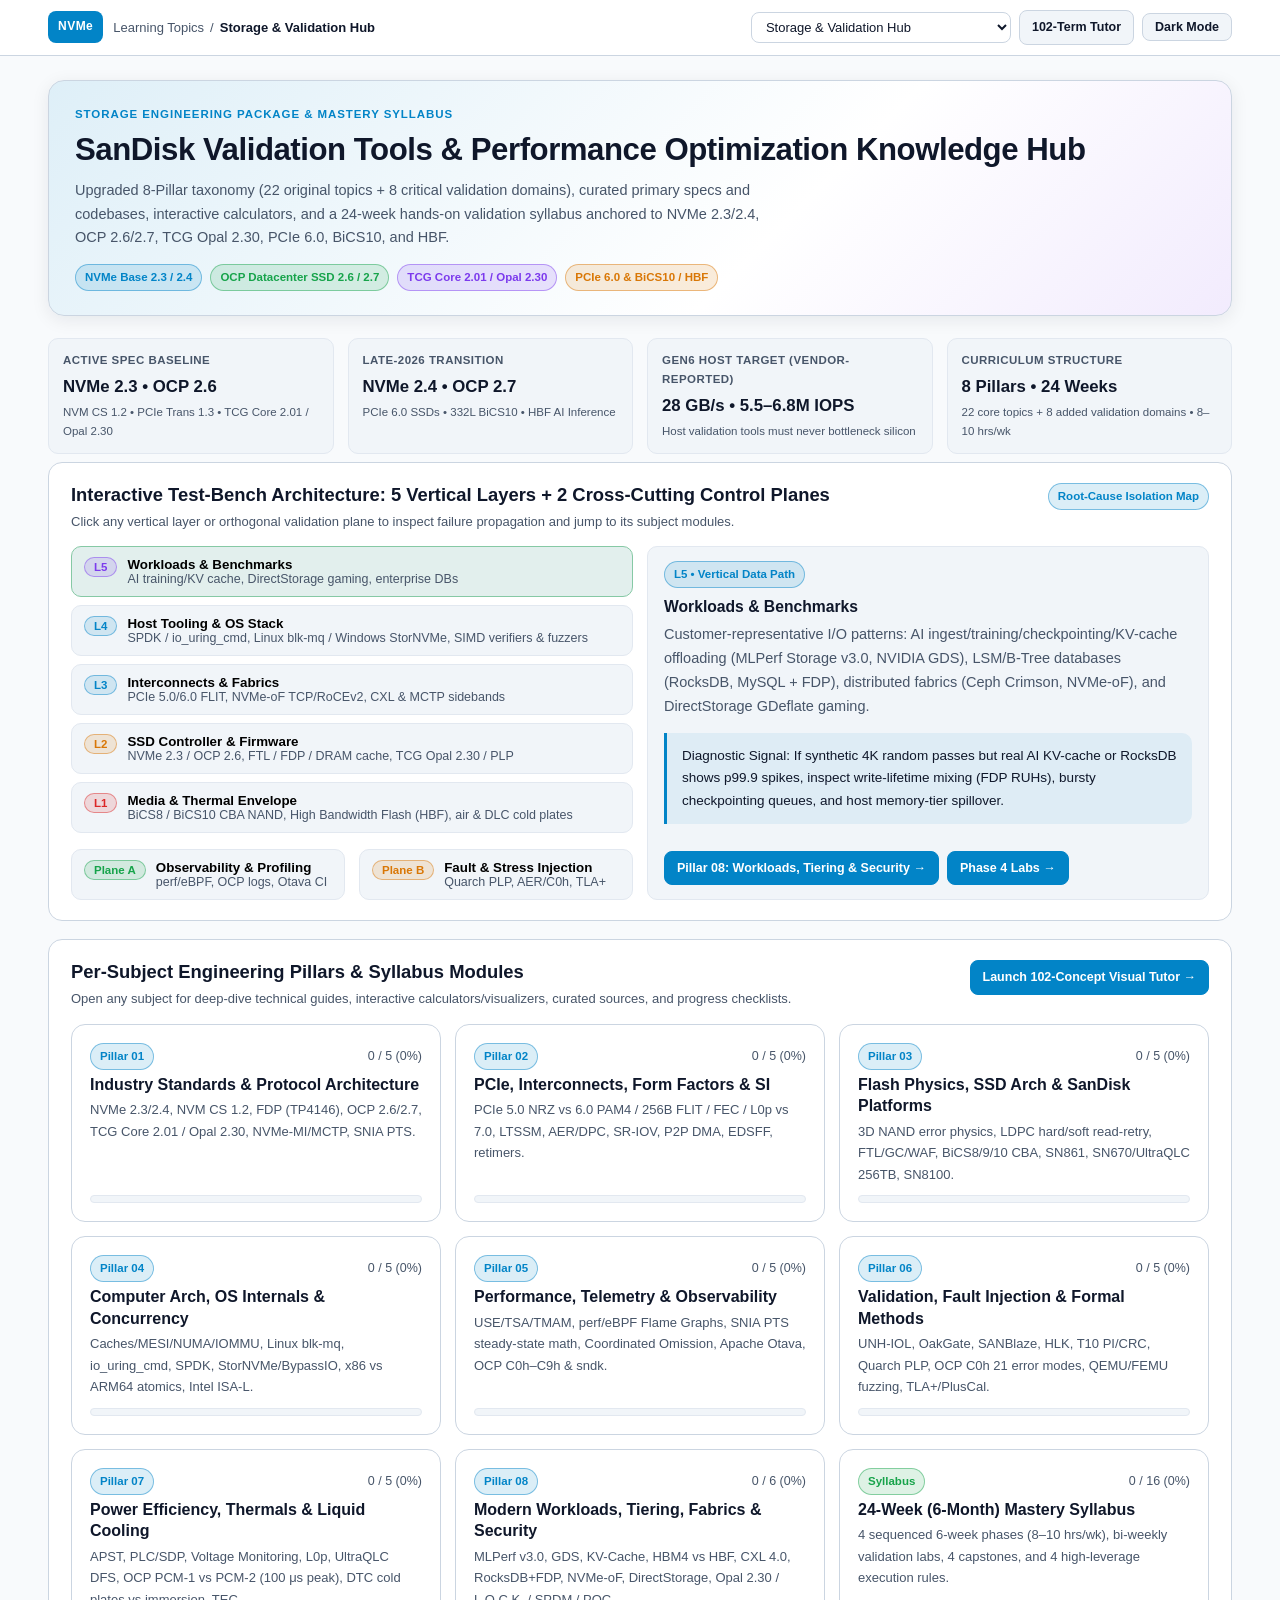
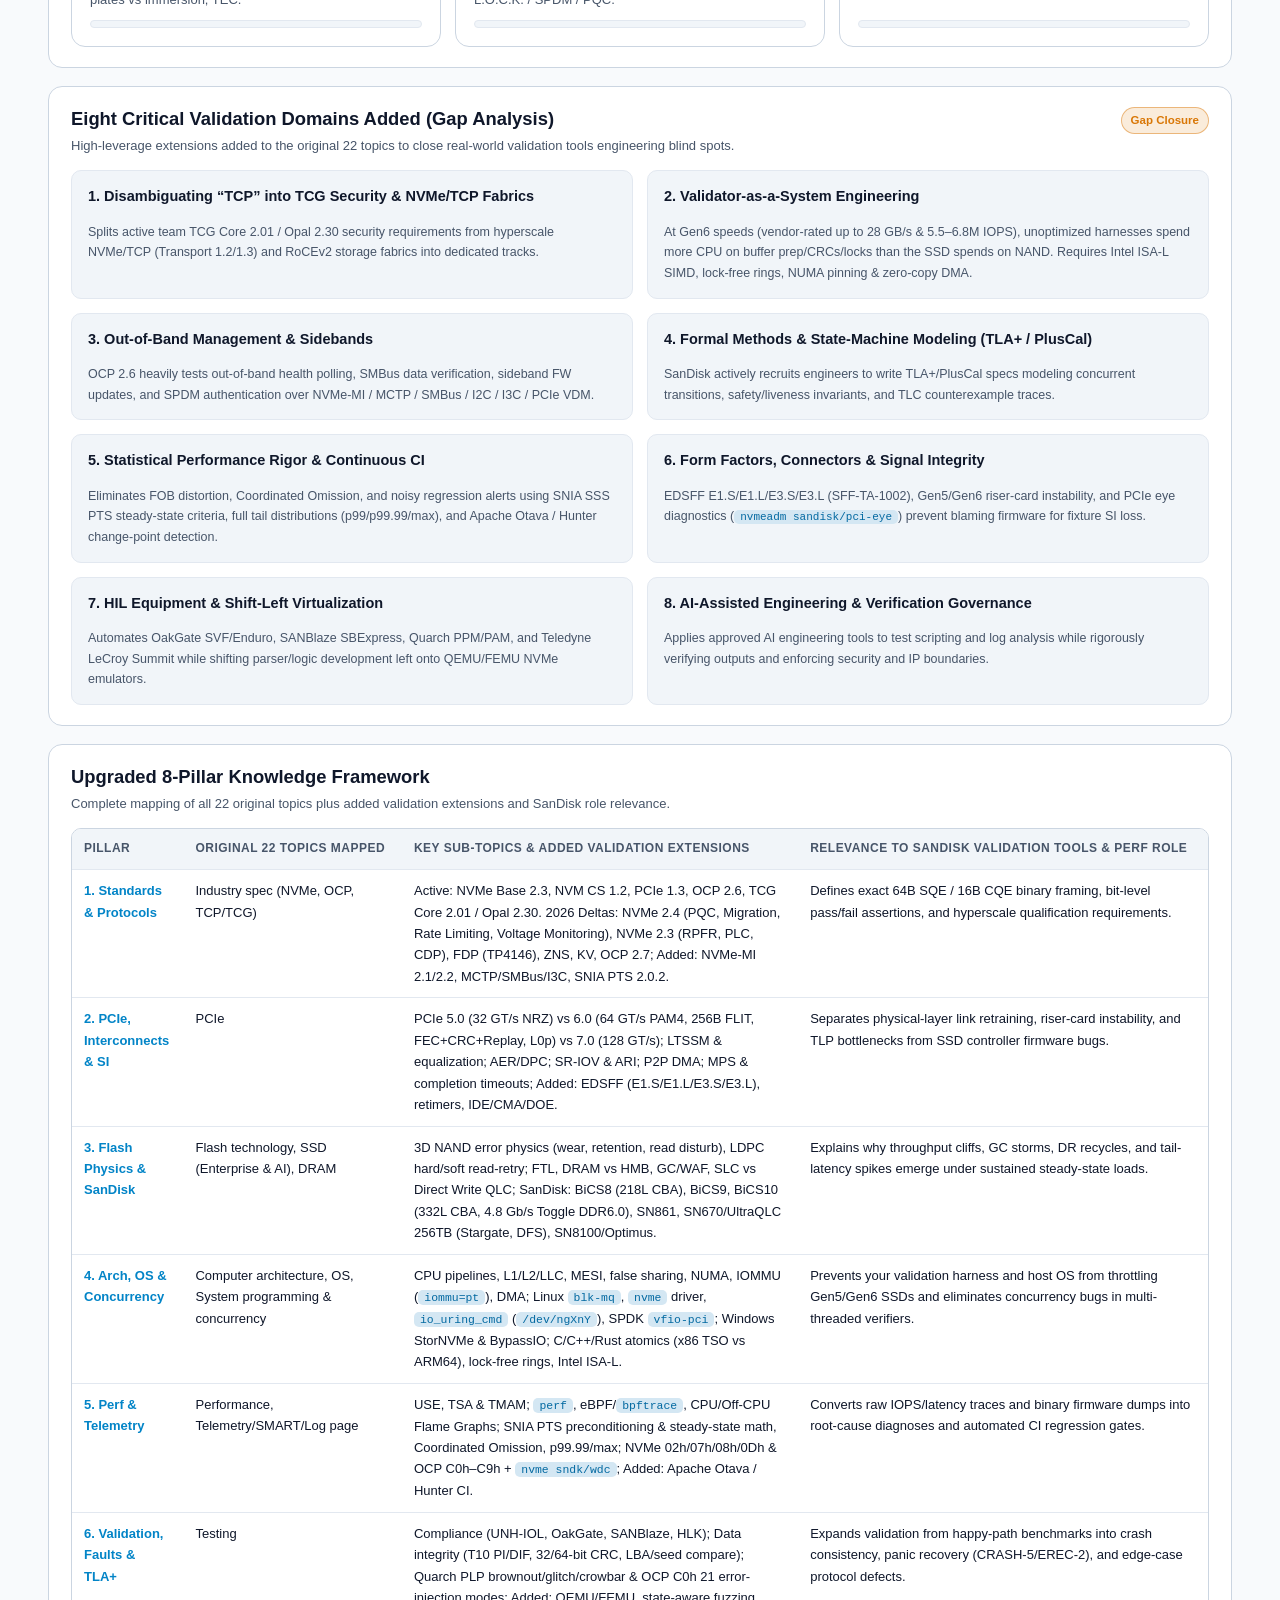
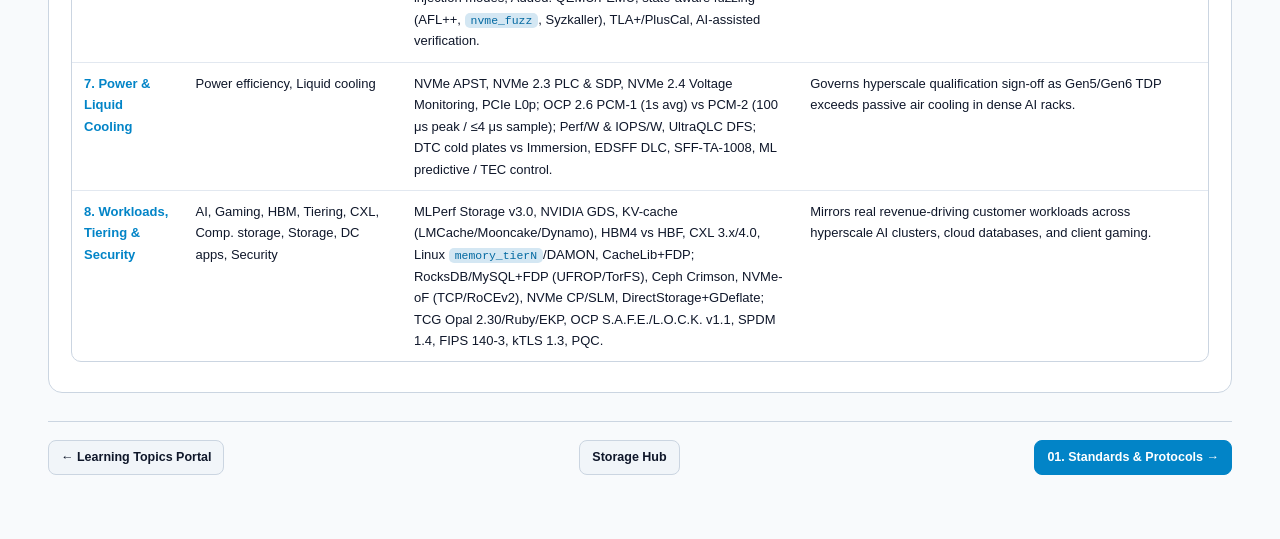
==== storage-learning-topics/index.html @ a2777b66 "Organize SanDisk validation & performance package into per-subject folders and interactive HTML modu" ====
<!DOCTYPE html>
<html lang="en">
<head>
  <meta charset="UTF-8" />
  <meta name="viewport" content="width=device-width, initial-scale=1.0" />
  <title>SanDisk Validation Tools &amp; Performance Optimization Knowledge Hub &mdash; Storage &amp; Validation Engineering Hub</title>
  <link rel="stylesheet" href="assets/style.css" />
</head>
<body class="theme-dark">
  <header class="site-header">
    <div class="header-inner">
      <div class="brand-group">
        <a class="brand-badge" href="./index.html">NVMe</a>
        <div class="breadcrumbs"><a href="../index.html">Learning Topics</a> <span>/</span> <span class="current">Storage &amp; Validation Hub</span></div>
      </div>
      <div class="header-controls">
        <select id="subject-nav" class="nav-select" data-base="./" data-current="hub" aria-label="Jump to subject"></select>
        <a class="btn" href="./nvme_systems_tutor.html">102-Term Tutor</a>
        <button id="theme-toggle" class="btn" type="button">Light Mode</button>
      </div>
    </div>
  </header>

  <main class="container">
    <section class="hero">
      <div class="hero-eyebrow">Storage Engineering Package &amp; Mastery Syllabus</div>
      <h1>SanDisk Validation Tools &amp; Performance Optimization Knowledge Hub</h1>
      <p>Upgraded 8-Pillar taxonomy (22 original topics + 8 critical validation domains), curated primary specs and codebases, interactive calculators, and a 24-week hands-on validation syllabus anchored to NVMe 2.3/2.4, OCP 2.6/2.7, TCG Opal 2.30, PCIe 6.0, BiCS10, and HBF.</p>
      <div class="hero-meta"><span class="badge badge-primary">NVMe Base 2.3 / 2.4</span><span class="badge badge-success">OCP Datacenter SSD 2.6 / 2.7</span><span class="badge badge-violet">TCG Core 2.01 / Opal 2.30</span><span class="badge badge-warning">PCIe 6.0 &amp; BiCS10 / HBF</span></div>
    </section>

    
    <!-- Mandate & Baseline Banner -->
    <section class="grid-4 mb-2">
      <div class="kpi-tile">
        <div class="kpi-label">Active Spec Baseline</div>
        <div class="kpi-value" style="font-size:1.05rem;">NVMe 2.3 &bull; OCP 2.6</div>
        <div class="kpi-note">NVM CS 1.2 &bull; PCIe Trans 1.3 &bull; TCG Core 2.01 / Opal 2.30</div>
      </div>
      <div class="kpi-tile">
        <div class="kpi-label">Late-2026 Transition</div>
        <div class="kpi-value" style="font-size:1.05rem;">NVMe 2.4 &bull; OCP 2.7</div>
        <div class="kpi-note">PCIe 6.0 SSDs &bull; 332L BiCS10 &bull; HBF AI Inference</div>
      </div>
      <div class="kpi-tile">
        <div class="kpi-label">Gen6 Host Target (Vendor-Reported)</div>
        <div class="kpi-value" style="font-size:1.05rem;">28 GB/s &bull; 5.5&ndash;6.8M IOPS</div>
        <div class="kpi-note">Host validation tools must never bottleneck silicon</div>
      </div>
      <div class="kpi-tile">
        <div class="kpi-label">Curriculum Structure</div>
        <div class="kpi-value" style="font-size:1.05rem;">8 Pillars &bull; 24 Weeks</div>
        <div class="kpi-note">22 core topics + 8 added validation domains &bull; 8&ndash;10 hrs/wk</div>
      </div>
    </section>

    <!-- Interactive 5-Layer Vertical Stack + 2 Orthogonal Control Planes -->
    <section class="card">
      <div class="card-header">
        <div>
          <h2>Interactive Test-Bench Architecture: 5 Vertical Layers + 2 Cross-Cutting Control Planes</h2>
          <p class="card-subtitle">Click any vertical layer or orthogonal validation plane to inspect failure propagation and jump to its subject modules.</p>
        </div>
        <span class="badge badge-primary">Root-Cause Isolation Map</span>
      </div>
      <div class="grid-2">
        <div style="display:flex; flex-direction:column; gap:8px;">
          <button type="button" class="check-item stack-btn" data-layer="l5" style="text-align:left; width:100%;">
            <span class="badge badge-violet">L5</span>
            <div><strong>Workloads &amp; Benchmarks</strong><div class="small muted">AI training/KV cache, DirectStorage gaming, enterprise DBs</div></div>
          </button>
          <button type="button" class="check-item stack-btn" data-layer="l4" style="text-align:left; width:100%;">
            <span class="badge badge-primary">L4</span>
            <div><strong>Host Tooling &amp; OS Stack</strong><div class="small muted">SPDK / io_uring_cmd, Linux blk-mq / Windows StorNVMe, SIMD verifiers &amp; fuzzers</div></div>
          </button>
          <button type="button" class="check-item stack-btn" data-layer="l3" style="text-align:left; width:100%;">
            <span class="badge badge-primary">L3</span>
            <div><strong>Interconnects &amp; Fabrics</strong><div class="small muted">PCIe 5.0/6.0 FLIT, NVMe-oF TCP/RoCEv2, CXL &amp; MCTP sidebands</div></div>
          </button>
          <button type="button" class="check-item stack-btn" data-layer="l2" style="text-align:left; width:100%;">
            <span class="badge badge-warning">L2</span>
            <div><strong>SSD Controller &amp; Firmware</strong><div class="small muted">NVMe 2.3 / OCP 2.6, FTL / FDP / DRAM cache, TCG Opal 2.30 / PLP</div></div>
          </button>
          <button type="button" class="check-item stack-btn" data-layer="l1" style="text-align:left; width:100%;">
            <span class="badge badge-error">L1</span>
            <div><strong>Media &amp; Thermal Envelope</strong><div class="small muted">BiCS8 / BiCS10 CBA NAND, High Bandwidth Flash (HBF), air &amp; DLC cold plates</div></div>
          </button>
          <div class="grid-2 mt-2">
            <button type="button" class="check-item stack-btn" data-layer="pa" style="text-align:left; width:100%;">
              <span class="badge badge-success">Plane A</span>
              <div><strong>Observability &amp; Profiling</strong><div class="small muted">perf/eBPF, OCP logs, Otava CI</div></div>
            </button>
            <button type="button" class="check-item stack-btn" data-layer="pb" style="text-align:left; width:100%;">
              <span class="badge badge-warning">Plane B</span>
              <div><strong>Fault &amp; Stress Injection</strong><div class="small muted">Quarch PLP, AER/C0h, TLA+</div></div>
            </button>
          </div>
        </div>
        <div class="sub-panel" id="layer-inspector" style="display:flex; flex-direction:column; justify-content:space-between; gap:12px;">
          <div>
            <span class="badge badge-primary" id="li-tag">L5 &bull; Vertical Data Path</span>
            <h3 id="li-title" style="margin-top:8px;">Workloads &amp; Benchmarks</h3>
            <p id="li-desc" class="muted" style="margin:6px 0 10px;"></p>
            <div class="callout" id="li-symptom"></div>
          </div>
          <div class="flex-wrap-gap" id="li-links"></div>
        </div>
      </div>
    </section>

    <!-- Per-Subject Modules Grid with Live Roll-Up Progress -->
    <section class="card">
      <div class="card-header">
        <div>
          <h2>Per-Subject Engineering Pillars &amp; Syllabus Modules</h2>
          <p class="card-subtitle">Open any subject for deep-dive technical guides, interactive calculators/visualizers, curated sources, and progress checklists.</p>
        </div>
        <a class="btn btn-primary" href="nvme_systems_tutor.html">Launch 102-Concept Visual Tutor &rarr;</a>
      </div>
      <div class="grid-3">
        <a class="subject-card" href="01-standards-and-protocols/index.html" data-progress-prefix="p01_" data-progress-total="5">
          <div>
            <div class="flex-wrap-gap" style="justify-content:space-between;"><span class="badge badge-primary">Pillar 01</span><span class="small muted progress-text">0 / 5 (0%)</span></div>
            <h3>Industry Standards &amp; Protocol Architecture</h3>
            <p>NVMe 2.3/2.4, NVM CS 1.2, FDP (TP4146), OCP 2.6/2.7, TCG Core 2.01 / Opal 2.30, NVMe-MI/MCTP, SNIA PTS.</p>
          </div>
          <div class="progress-track"><div class="progress-fill" style="width:0%"></div></div>
        </a>

        <a class="subject-card" href="02-pcie-interconnects-and-si/index.html" data-progress-prefix="p02_" data-progress-total="5">
          <div>
            <div class="flex-wrap-gap" style="justify-content:space-between;"><span class="badge badge-primary">Pillar 02</span><span class="small muted progress-text">0 / 5 (0%)</span></div>
            <h3>PCIe, Interconnects, Form Factors &amp; SI</h3>
            <p>PCIe 5.0 NRZ vs 6.0 PAM4 / 256B FLIT / FEC / L0p vs 7.0, LTSSM, AER/DPC, SR-IOV, P2P DMA, EDSFF, retimers.</p>
          </div>
          <div class="progress-track"><div class="progress-fill" style="width:0%"></div></div>
        </a>

        <a class="subject-card" href="03-flash-physics-and-sandisk-platforms/index.html" data-progress-prefix="p03_" data-progress-total="5">
          <div>
            <div class="flex-wrap-gap" style="justify-content:space-between;"><span class="badge badge-primary">Pillar 03</span><span class="small muted progress-text">0 / 5 (0%)</span></div>
            <h3>Flash Physics, SSD Arch &amp; SanDisk Platforms</h3>
            <p>3D NAND error physics, LDPC hard/soft read-retry, FTL/GC/WAF, BiCS8/9/10 CBA, SN861, SN670/UltraQLC 256TB, SN8100.</p>
          </div>
          <div class="progress-track"><div class="progress-fill" style="width:0%"></div></div>
        </a>

        <a class="subject-card" href="04-architecture-os-and-concurrency/index.html" data-progress-prefix="p04_" data-progress-total="5">
          <div>
            <div class="flex-wrap-gap" style="justify-content:space-between;"><span class="badge badge-primary">Pillar 04</span><span class="small muted progress-text">0 / 5 (0%)</span></div>
            <h3>Computer Arch, OS Internals &amp; Concurrency</h3>
            <p>Caches/MESI/NUMA/IOMMU, Linux blk-mq, io_uring_cmd, SPDK, StorNVMe/BypassIO, x86 vs ARM64 atomics, Intel ISA-L.</p>
          </div>
          <div class="progress-track"><div class="progress-fill" style="width:0%"></div></div>
        </a>

        <a class="subject-card" href="05-performance-telemetry-and-observability/index.html" data-progress-prefix="p05_" data-progress-total="5">
          <div>
            <div class="flex-wrap-gap" style="justify-content:space-between;"><span class="badge badge-primary">Pillar 05</span><span class="small muted progress-text">0 / 5 (0%)</span></div>
            <h3>Performance, Telemetry &amp; Observability</h3>
            <p>USE/TSA/TMAM, perf/eBPF Flame Graphs, SNIA PTS steady-state math, Coordinated Omission, Apache Otava, OCP C0h&ndash;C9h &amp; sndk.</p>
          </div>
          <div class="progress-track"><div class="progress-fill" style="width:0%"></div></div>
        </a>

        <a class="subject-card" href="06-validation-fault-injection-and-formal-methods/index.html" data-progress-prefix="p06_" data-progress-total="5">
          <div>
            <div class="flex-wrap-gap" style="justify-content:space-between;"><span class="badge badge-primary">Pillar 06</span><span class="small muted progress-text">0 / 5 (0%)</span></div>
            <h3>Validation, Fault Injection &amp; Formal Methods</h3>
            <p>UNH-IOL, OakGate, SANBlaze, HLK, T10 PI/CRC, Quarch PLP, OCP C0h 21 error modes, QEMU/FEMU fuzzing, TLA+/PlusCal.</p>
          </div>
          <div class="progress-track"><div class="progress-fill" style="width:0%"></div></div>
        </a>

        <a class="subject-card" href="07-power-thermals-and-liquid-cooling/index.html" data-progress-prefix="p07_" data-progress-total="5">
          <div>
            <div class="flex-wrap-gap" style="justify-content:space-between;"><span class="badge badge-primary">Pillar 07</span><span class="small muted progress-text">0 / 5 (0%)</span></div>
            <h3>Power Efficiency, Thermals &amp; Liquid Cooling</h3>
            <p>APST, PLC/SDP, Voltage Monitoring, L0p, UltraQLC DFS, OCP PCM-1 vs PCM-2 (100 &mu;s peak), DTC cold plates vs immersion, TEC.</p>
          </div>
          <div class="progress-track"><div class="progress-fill" style="width:0%"></div></div>
        </a>

        <a class="subject-card" href="08-workloads-tiering-fabrics-and-security/index.html" data-progress-prefix="p08_" data-progress-total="6">
          <div>
            <div class="flex-wrap-gap" style="justify-content:space-between;"><span class="badge badge-primary">Pillar 08</span><span class="small muted progress-text">0 / 6 (0%)</span></div>
            <h3>Modern Workloads, Tiering, Fabrics &amp; Security</h3>
            <p>MLPerf v3.0, GDS, KV-Cache, HBM4 vs HBF, CXL 4.0, RocksDB+FDP, NVMe-oF, DirectStorage, Opal 2.30 / L.O.C.K. / SPDM / PQC.</p>
          </div>
          <div class="progress-track"><div class="progress-fill" style="width:0%"></div></div>
        </a>

        <a class="subject-card" href="09-24-week-mastery-syllabus/index.html" data-progress-prefix="syl_" data-progress-total="16">
          <div>
            <div class="flex-wrap-gap" style="justify-content:space-between;"><span class="badge badge-success">Syllabus</span><span class="small muted progress-text">0 / 16 (0%)</span></div>
            <h3>24-Week (6-Month) Mastery Syllabus</h3>
            <p>4 sequenced 6-week phases (8&ndash;10 hrs/wk), bi-weekly validation labs, 4 capstones, and 4 high-leverage execution rules.</p>
          </div>
          <div class="progress-track"><div class="progress-fill" style="width:0%"></div></div>
        </a>
      </div>
    </section>

    <!-- 8 Critical Validation Domains Added -->
    <section class="card">
      <div class="card-header">
        <div>
          <h2>Eight Critical Validation Domains Added (Gap Analysis)</h2>
          <p class="card-subtitle">High-leverage extensions added to the original 22 topics to close real-world validation tools engineering blind spots.</p>
        </div>
        <span class="badge badge-warning">Gap Closure</span>
      </div>
      <div class="grid-2">
        <div class="sub-panel"><strong>1. Disambiguating &ldquo;TCP&rdquo; into TCG Security &amp; NVMe/TCP Fabrics</strong><p class="small muted mb-0">Splits active team TCG Core 2.01 / Opal 2.30 security requirements from hyperscale NVMe/TCP (Transport 1.2/1.3) and RoCEv2 storage fabrics into dedicated tracks.</p></div>
        <div class="sub-panel"><strong>2. Validator-as-a-System Engineering</strong><p class="small muted mb-0">At Gen6 speeds (vendor-rated up to 28 GB/s &amp; 5.5&ndash;6.8M IOPS), unoptimized harnesses spend more CPU on buffer prep/CRCs/locks than the SSD spends on NAND. Requires Intel ISA-L SIMD, lock-free rings, NUMA pinning &amp; zero-copy DMA.</p></div>
        <div class="sub-panel"><strong>3. Out-of-Band Management &amp; Sidebands</strong><p class="small muted mb-0">OCP 2.6 heavily tests out-of-band health polling, SMBus data verification, sideband FW updates, and SPDM authentication over NVMe-MI / MCTP / SMBus / I2C / I3C / PCIe VDM.</p></div>
        <div class="sub-panel"><strong>4. Formal Methods &amp; State-Machine Modeling (TLA+ / PlusCal)</strong><p class="small muted mb-0">SanDisk actively recruits engineers to write TLA+/PlusCal specs modeling concurrent transitions, safety/liveness invariants, and TLC counterexample traces.</p></div>
        <div class="sub-panel"><strong>5. Statistical Performance Rigor &amp; Continuous CI</strong><p class="small muted mb-0">Eliminates FOB distortion, Coordinated Omission, and noisy regression alerts using SNIA SSS PTS steady-state criteria, full tail distributions (p99/p99.99/max), and Apache Otava / Hunter change-point detection.</p></div>
        <div class="sub-panel"><strong>6. Form Factors, Connectors &amp; Signal Integrity</strong><p class="small muted mb-0">EDSFF E1.S/E1.L/E3.S/E3.L (SFF-TA-1002), Gen5/Gen6 riser-card instability, and PCIe eye diagnostics (<code>nvmeadm sandisk/pci-eye</code>) prevent blaming firmware for fixture SI loss.</p></div>
        <div class="sub-panel"><strong>7. HIL Equipment &amp; Shift-Left Virtualization</strong><p class="small muted mb-0">Automates OakGate SVF/Enduro, SANBlaze SBExpress, Quarch PPM/PAM, and Teledyne LeCroy Summit while shifting parser/logic development left onto QEMU/FEMU NVMe emulators.</p></div>
        <div class="sub-panel"><strong>8. AI-Assisted Engineering &amp; Verification Governance</strong><p class="small muted mb-0">Applies approved AI engineering tools to test scripting and log analysis while rigorously verifying outputs and enforcing security and IP boundaries.</p></div>
      </div>
    </section>

    <!-- Upgraded 8-Pillar Framework Table -->
    <section class="card">
      <div class="card-header">
        <div>
          <h2>Upgraded 8-Pillar Knowledge Framework</h2>
          <p class="card-subtitle">Complete mapping of all 22 original topics plus added validation extensions and SanDisk role relevance.</p>
        </div>
      </div>
      <div class="table-wrap">
        <table>
          <thead>
            <tr>
              <th>Pillar</th>
              <th>Original 22 Topics Mapped</th>
              <th>Key Sub-Topics &amp; Added Validation Extensions</th>
              <th>Relevance to SanDisk Validation Tools &amp; Perf Role</th>
            </tr>
          </thead>
          <tbody>
            <tr>
              <td><a href="01-standards-and-protocols/index.html"><strong>1. Standards &amp; Protocols</strong></a></td>
              <td>Industry spec (NVMe, OCP, TCP/TCG)</td>
              <td>Active: NVMe Base 2.3, NVM CS 1.2, PCIe 1.3, OCP 2.6, TCG Core 2.01 / Opal 2.30. 2026 Deltas: NVMe 2.4 (PQC, Migration, Rate Limiting, Voltage Monitoring), NVMe 2.3 (RPFR, PLC, CDP), FDP (TP4146), ZNS, KV, OCP 2.7; Added: NVMe-MI 2.1/2.2, MCTP/SMBus/I3C, SNIA PTS 2.0.2.</td>
              <td>Defines exact 64B SQE / 16B CQE binary framing, bit-level pass/fail assertions, and hyperscale qualification requirements.</td>
            </tr>
            <tr>
              <td><a href="02-pcie-interconnects-and-si/index.html"><strong>2. PCIe, Interconnects &amp; SI</strong></a></td>
              <td>PCIe</td>
              <td>PCIe 5.0 (32 GT/s NRZ) vs 6.0 (64 GT/s PAM4, 256B FLIT, FEC+CRC+Replay, L0p) vs 7.0 (128 GT/s); LTSSM &amp; equalization; AER/DPC; SR-IOV &amp; ARI; P2P DMA; MPS &amp; completion timeouts; Added: EDSFF (E1.S/E1.L/E3.S/E3.L), retimers, IDE/CMA/DOE.</td>
              <td>Separates physical-layer link retraining, riser-card instability, and TLP bottlenecks from SSD controller firmware bugs.</td>
            </tr>
            <tr>
              <td><a href="03-flash-physics-and-sandisk-platforms/index.html"><strong>3. Flash Physics &amp; SanDisk</strong></a></td>
              <td>Flash technology, SSD (Enterprise &amp; AI), DRAM</td>
              <td>3D NAND error physics (wear, retention, read disturb), LDPC hard/soft read-retry; FTL, DRAM vs HMB, GC/WAF, SLC vs Direct Write QLC; SanDisk: BiCS8 (218L CBA), BiCS9, BiCS10 (332L CBA, 4.8 Gb/s Toggle DDR6.0), SN861, SN670/UltraQLC 256TB (Stargate, DFS), SN8100/Optimus.</td>
              <td>Explains why throughput cliffs, GC storms, DR recycles, and tail-latency spikes emerge under sustained steady-state loads.</td>
            </tr>
            <tr>
              <td><a href="04-architecture-os-and-concurrency/index.html"><strong>4. Arch, OS &amp; Concurrency</strong></a></td>
              <td>Computer architecture, OS, System programming &amp; concurrency</td>
              <td>CPU pipelines, L1/L2/LLC, MESI, false sharing, NUMA, IOMMU (<code>iommu=pt</code>), DMA; Linux <code>blk-mq</code>, <code>nvme</code> driver, <code>io_uring_cmd</code> (<code>/dev/ngXnY</code>), SPDK <code>vfio-pci</code>; Windows StorNVMe &amp; BypassIO; C/C++/Rust atomics (x86 TSO vs ARM64), lock-free rings, Intel ISA-L.</td>
              <td>Prevents your validation harness and host OS from throttling Gen5/Gen6 SSDs and eliminates concurrency bugs in multi-threaded verifiers.</td>
            </tr>
            <tr>
              <td><a href="05-performance-telemetry-and-observability/index.html"><strong>5. Perf &amp; Telemetry</strong></a></td>
              <td>Performance, Telemetry/SMART/Log page</td>
              <td>USE, TSA &amp; TMAM; <code>perf</code>, eBPF/<code>bpftrace</code>, CPU/Off-CPU Flame Graphs; SNIA PTS preconditioning &amp; steady-state math, Coordinated Omission, p99.99/max; NVMe 02h/07h/08h/0Dh &amp; OCP C0h&ndash;C9h + <code>nvme sndk/wdc</code>; Added: Apache Otava / Hunter CI.</td>
              <td>Converts raw IOPS/latency traces and binary firmware dumps into root-cause diagnoses and automated CI regression gates.</td>
            </tr>
            <tr>
              <td><a href="06-validation-fault-injection-and-formal-methods/index.html"><strong>6. Validation, Faults &amp; TLA+</strong></a></td>
              <td>Testing</td>
              <td>Compliance (UNH-IOL, OakGate, SANBlaze, HLK); Data integrity (T10 PI/DIF, 32/64-bit CRC, LBA/seed compare); Quarch PLP brownout/glitch/crowbar &amp; OCP C0h 21 error-injection modes; Added: QEMU/FEMU, state-aware fuzzing (AFL++, <code>nvme_fuzz</code>, Syzkaller), TLA+/PlusCal, AI-assisted verification.</td>
              <td>Expands validation from happy-path benchmarks into crash consistency, panic recovery (CRASH-5/EREC-2), and edge-case protocol defects.</td>
            </tr>
            <tr>
              <td><a href="07-power-thermals-and-liquid-cooling/index.html"><strong>7. Power &amp; Liquid Cooling</strong></a></td>
              <td>Power efficiency, Liquid cooling</td>
              <td>NVMe APST, NVMe 2.3 PLC &amp; SDP, NVMe 2.4 Voltage Monitoring, PCIe L0p; OCP 2.6 PCM-1 (1s avg) vs PCM-2 (100 &mu;s peak / &le;4 &mu;s sample); Perf/W &amp; IOPS/W, UltraQLC DFS; DTC cold plates vs Immersion, EDSFF DLC, SFF-TA-1008, ML predictive / TEC control.</td>
              <td>Governs hyperscale qualification sign-off as Gen5/Gen6 TDP exceeds passive air cooling in dense AI racks.</td>
            </tr>
            <tr>
              <td><a href="08-workloads-tiering-fabrics-and-security/index.html"><strong>8. Workloads, Tiering &amp; Security</strong></a></td>
              <td>AI, Gaming, HBM, Tiering, CXL, Comp. storage, Storage, DC apps, Security</td>
              <td>MLPerf Storage v3.0, NVIDIA GDS, KV-cache (LMCache/Mooncake/Dynamo), HBM4 vs HBF, CXL 3.x/4.0, Linux <code>memory_tierN</code>/DAMON, CacheLib+FDP; RocksDB/MySQL+FDP (UFROP/TorFS), Ceph Crimson, NVMe-oF (TCP/RoCEv2), NVMe CP/SLM, DirectStorage+GDeflate; TCG Opal 2.30/Ruby/EKP, OCP S.A.F.E./L.O.C.K. v1.1, SPDM 1.4, FIPS 140-3, kTLS 1.3, PQC.</td>
              <td>Mirrors real revenue-driving customer workloads across hyperscale AI clusters, cloud databases, and client gaming.</td>
            </tr>
          </tbody>
        </table>
      </div>
    </section>
    

    <nav class="subject-pager"><a class="btn" href="./../index.html">&larr; Learning Topics Portal</a><a class="btn" href="./index.html">Storage Hub</a><a class="btn btn-primary" href="./01-standards-and-protocols/index.html">01. Standards &amp; Protocols &rarr;</a></nav>
  </main>

  <script src="assets/app.js"></script>
  <script>

    const LAYERS = {
      l5: {
        tag: 'L5 • Vertical Data Path',
        title: 'Workloads & Benchmarks',
        desc: 'Customer-representative I/O patterns: AI ingest/training/checkpointing/KV-cache offloading (MLPerf Storage v3.0, NVIDIA GDS), LSM/B-Tree databases (RocksDB, MySQL + FDP), distributed fabrics (Ceph Crimson, NVMe-oF), and DirectStorage GDeflate gaming.',
        symptom: 'Diagnostic Signal: If synthetic 4K random passes but real AI KV-cache or RocksDB shows p99.9 spikes, inspect write-lifetime mixing (FDP RUHs), bursty checkpointing queues, and host memory-tier spillover.',
        links: [['Pillar 08: Workloads, Tiering & Security', '08-workloads-tiering-fabrics-and-security/index.html'], ['Phase 4 Labs', '09-24-week-mastery-syllabus/index.html']]
      },
      l4: {
        tag: 'L4 • Vertical Data Path',
        title: 'Host Tooling & OS Stack',
        desc: 'Where unoptimized harnesses choke Gen5/Gen6 SSDs: Linux blk-mq vs io_uring_cmd (/dev/ngXnY) vs SPDK vfio-pci poll-mode, Windows StorNVMe/BypassIO, NUMA affinity, IOMMU translation, lock-free queues, and Intel ISA-L SIMD CRC/DIF verifiers.',
        symptom: 'Rule #2 — Prove the Host Is Innocent First: Check per-core CPU saturation, false sharing, Coordinated Omission, and iommu=pt before filing a firmware defect.',
        links: [['Pillar 04: Arch, OS & Concurrency', '04-architecture-os-and-concurrency/index.html'], ['102-Concept Visual Tutor', 'nvme_systems_tutor.html']]
      },
      l3: {
        tag: 'L3 • Vertical Data Path',
        title: 'Interconnects & Fabrics',
        desc: 'PCIe 5.0 NRZ (32 GT/s) & 6.0 PAM4 (64 GT/s, 256B FLIT, FEC+CRC+Replay, L0p), EDSFF connectors/retimers, NVMe-oF (TCP with -i queues & kTLS 1.3 vs RoCEv2 PFC+ECN), CXL 3.x/4.0 Type 3, and MCTP/SMBus/I3C/VDM out-of-band sidebands.',
        symptom: 'Diagnostic Signal: Silent PCIe Gen5/6 riser degradation surfaces as AER Correctable Errors and OCP SMART Link Retraining Count surges — easily misdiagnosed as SSD instability.',
        links: [['Pillar 02: PCIe, Interconnects & SI', '02-pcie-interconnects-and-si/index.html'], ['Pillar 08: Fabrics & CXL', '08-workloads-tiering-fabrics-and-security/index.html']]
      },
      l2: {
        tag: 'L2 • Vertical Data Path',
        title: 'SSD Controller & Firmware',
        desc: 'NVMe Base 2.3/2.4, NVM CS 1.2, OCP 2.6/2.7 compliance, FTL mapping, DRAM cache vs HMB, FDP Reclaim Units, Garbage Collection/WAF, Power Loss Protection (PLP), and TCG Opal 2.30 / OCP L.O.C.K. / SPDM 1.4 security.',
        symptom: 'Diagnostic Signal: Verify bit-exact 64B SQE/16B CQE behavior, <2s watchdog recovery (CRASH-5), autonomous reset (EREC-2), and <5 ms DA1 telemetry impact.',
        links: [['Pillar 01: Standards & Protocols', '01-standards-and-protocols/index.html'], ['Pillar 03: Flash & SanDisk Platforms', '03-flash-physics-and-sandisk-platforms/index.html']]
      },
      l1: {
        tag: 'L1 • Vertical Data Path',
        title: 'Media & Thermal Envelope',
        desc: '3D NAND wear/retention/read-disturb physics, LDPC hard vs soft read-retry, SanDisk BiCS8 (218L CBA), BiCS9, BiCS10 (332L CBA), UltraQLC 256TB Direct Write QLC + DFS, High Bandwidth Flash (HBF), air cooling vs Direct-to-Chip cold plates (40–45°C) and SFF-TA-1008/TEC.',
        symptom: 'Diagnostic Signal: Multi-millisecond p99.99 latency spikes and throughput cliffs under steady state trace back to LDPC soft decoding, DR recycles, GC contention, or reactive thermal throttling.',
        links: [['Pillar 03: Flash & SanDisk', '03-flash-physics-and-sandisk-platforms/index.html'], ['Pillar 07: Power & Liquid Cooling', '07-power-thermals-and-liquid-cooling/index.html']]
      },
      pa: {
        tag: 'Orthogonal Plane A • Cross-Cutting',
        title: 'Observability & Profiling Plane',
        desc: 'End-to-end visibility across all 5 vertical layers: USE/TSA/TMAM methodology, Linux perf (PEBS/LBR), CPU & Off-CPU Flame Graphs, eBPF/bpftrace histograms, SNIA PTS steady-state convergence, NVMe/OCP C0h–C9h & nvme sndk telemetry decoding, and Apache Otava CI change-point detection.',
        symptom: 'Key Principle: Never judge FOB performance, never average percentiles, and use statistical change-point detection instead of brittle static CI thresholds.',
        links: [['Pillar 05: Perf & Telemetry', '05-performance-telemetry-and-observability/index.html']]
      },
      pb: {
        tag: 'Orthogonal Plane B • Cross-Cutting',
        title: 'Fault & Stress Injection Plane',
        desc: 'Proves resilience and correctness across all 5 layers: Quarch PPM/PAM brownouts/glitches/crowbars, PCIe AER/DPC injection, OCP C0h 21 error-injection modes, OakGate/SANBlaze/UNH-IOL conformance, QEMU/FEMU state-data-aware fuzzing, and TLA+/PlusCal formal state-machine models.',
        symptom: 'Key Principle: Shift left with QEMU NVMe (ocp=on, fdp=on) and mock suites so decoders and state machines are rock-solid before touching scarce Gen6 lab rigs.',
        links: [['Pillar 06: Validation, Faults & TLA+', '06-validation-fault-injection-and-formal-methods/index.html']]
      }
    };

    function showLayer(key) {
      const d = LAYERS[key] || LAYERS.l5;
      document.querySelectorAll('.stack-btn').forEach(b => b.classList.toggle('done', b.dataset.layer === key));
      document.getElementById('li-tag').textContent = d.tag;
      document.getElementById('li-title').textContent = d.title;
      document.getElementById('li-desc').textContent = d.desc;
      document.getElementById('li-symptom').textContent = d.symptom;
      const box = document.getElementById('li-links');
      box.innerHTML = d.links.map(([lbl, href]) => `<a class="btn btn-primary" href="${href}">${lbl} &rarr;</a>`).join('');
    }
    document.querySelectorAll('.stack-btn').forEach(b => b.addEventListener('click', () => showLayer(b.dataset.layer)));
    showLayer('l5');
    
</script>
</body>
</html>
---- storage-learning-topics/assets/style.css ----
/* Shared Design System for Storage & Validation Engineering Learning Hub */
*, *::before, *::after { box-sizing: border-box; }

:root, body.theme-dark {
  --bg: #0b1120;
  --header: #0f172a;
  --card: #111c33;
  --sub: #16223a;
  --border: #263552;
  --border-soft: #1e2d49;
  --fg: #f1f5f9;
  --muted: #94a3b8;
  --code-fg: #7dd3fc;
  --primary: #38bdf8;
  --primary-fg: #082f49;
  --secondary: #1e293b;
  --secondary-fg: #e2e8f0;
  --success: #22c55e;
  --warning: #f59e0b;
  --error: #ef4444;
  --accent-violet: #a78bfa;
  --accent-pink: #f472b6;
  --accent-cyan: #22d3ee;
  --shadow: 0 6px 24px rgba(0, 0, 0, 0.28);
}

body.theme-light {
  --bg: #f8fafc;
  --header: #ffffff;
  --card: #ffffff;
  --sub: #f1f5f9;
  --border: #cbd5e1;
  --border-soft: #e2e8f0;
  --fg: #0f172a;
  --muted: #475569;
  --code-fg: #0369a1;
  --primary: #0284c7;
  --primary-fg: #ffffff;
  --secondary: #e2e8f0;
  --secondary-fg: #0f172a;
  --success: #16a34a;
  --warning: #d97706;
  --error: #dc2626;
  --accent-violet: #7c3aed;
  --accent-pink: #db2777;
  --accent-cyan: #0891b2;
  --shadow: 0 4px 18px rgba(15, 23, 42, 0.08);
}

html { scroll-behavior: smooth; }

body {
  margin: 0;
  padding: 0;
  background-color: var(--bg);
  color: var(--fg);
  font-family: -apple-system, BlinkMacSystemFont, "Segoe UI", Roboto, Inter, "Helvetica Neue", Arial, sans-serif;
  font-size: 14.5px;
  line-height: 1.65;
  overflow-x: hidden;
  -webkit-font-smoothing: antialiased;
}

a {
  color: var(--primary);
  text-decoration: none;
}
a:hover { text-decoration: underline; }

code, pre, .mono {
  font-family: ui-monospace, SFMono-Regular, Menlo, Monaco, Consolas, "Liberation Mono", monospace;
}

code {
  background: color-mix(in srgb, var(--primary) 12%, var(--sub));
  color: var(--code-fg);
  padding: 1px 6px;
  border-radius: 5px;
  font-size: 0.88em;
  overflow-wrap: anywhere;
}

pre {
  background: var(--sub);
  border: 1px solid var(--border);
  border-radius: 10px;
  padding: 14px 16px;
  overflow-x: auto;
  font-size: 12.5px;
  line-height: 1.6;
  color: var(--code-fg);
  margin: 12px 0;
}

select, select option, input[type="text"], input[type="number"], textarea {
  background-color: var(--card);
  color: var(--fg);
  border: 1px solid var(--border);
  border-radius: 8px;
  padding: 6px 10px;
  font-size: 13px;
  font-family: inherit;
  max-width: 100%;
}

button:focus-visible, a:focus-visible, select:focus-visible, input:focus-visible {
  outline: 2px solid var(--primary);
  outline-offset: 2px;
}

/* Sticky Top Navigation */
.site-header {
  position: sticky;
  top: 0;
  z-index: 40;
  background-color: var(--header);
  border-bottom: 1px solid var(--border);
  backdrop-filter: blur(8px);
}

.header-inner {
  max-width: 1220px;
  margin: 0 auto;
  padding: 10px 18px;
  display: flex;
  flex-wrap: wrap;
  align-items: center;
  justify-content: space-between;
  gap: 10px 16px;
}

.brand-group {
  display: flex;
  align-items: center;
  gap: 10px;
  min-width: 0;
}

.brand-badge {
  display: inline-flex;
  align-items: center;
  justify-content: center;
  height: 32px;
  padding: 0 10px;
  border-radius: 8px;
  background: var(--primary);
  color: var(--primary-fg);
  font-weight: 800;
  font-size: 12px;
  letter-spacing: 0.04em;
  flex-shrink: 0;
  text-decoration: none;
}
.brand-badge:hover { text-decoration: none; opacity: 0.92; }

.breadcrumbs {
  display: flex;
  flex-wrap: wrap;
  align-items: center;
  gap: 6px;
  font-size: 13px;
  color: var(--muted);
  min-width: 0;
}
.breadcrumbs a { color: var(--muted); font-weight: 500; }
.breadcrumbs a:hover { color: var(--primary); }
.breadcrumbs .current { color: var(--fg); font-weight: 700; }

.header-controls {
  display: flex;
  flex-wrap: wrap;
  align-items: center;
  gap: 8px;
  flex-shrink: 0;
}

.nav-select {
  min-width: 190px;
  max-width: 260px;
  cursor: pointer;
}

.btn {
  display: inline-flex;
  align-items: center;
  justify-content: center;
  gap: 6px;
  padding: 6px 12px;
  border-radius: 8px;
  border: 1px solid var(--border);
  background: var(--sub);
  color: var(--fg);
  font-size: 12.5px;
  font-weight: 600;
  cursor: pointer;
  transition: border-color 140ms ease, background-color 140ms ease, transform 120ms ease;
  text-decoration: none;
  white-space: nowrap;
}
.btn:hover {
  border-color: var(--primary);
  text-decoration: none;
}
.btn-primary {
  background: var(--primary);
  color: var(--primary-fg);
  border-color: var(--primary);
}
.btn-primary:hover { opacity: 0.92; color: var(--primary-fg); }

/* Main Container */
.container {
  max-width: 1220px;
  margin: 0 auto;
  padding: 24px 18px 64px;
}

/* Hero Banner */
.hero {
  background: linear-gradient(135deg, color-mix(in srgb, var(--primary) 13%, var(--card)), var(--card) 62%, color-mix(in srgb, var(--accent-violet) 10%, var(--card)));
  border: 1px solid var(--border);
  border-radius: 16px;
  padding: 24px 26px;
  margin-bottom: 22px;
  box-shadow: var(--shadow);
}

.hero-eyebrow {
  font-size: 11.5px;
  font-weight: 700;
  text-transform: uppercase;
  letter-spacing: 0.08em;
  color: var(--primary);
  margin-bottom: 6px;
}

.hero h1 {
  margin: 0 0 10px;
  font-size: clamp(1.4rem, 2.5vw, 1.95rem);
  line-height: 1.25;
  letter-spacing: -0.015em;
}

.hero p {
  margin: 0;
  color: var(--muted);
  max-width: 88ch;
  font-size: 14.5px;
}

.hero-meta {
  display: flex;
  flex-wrap: wrap;
  gap: 8px;
  margin-top: 14px;
}

/* Badges / Chips */
.badge {
  display: inline-flex;
  align-items: center;
  gap: 5px;
  padding: 3px 9px;
  border-radius: 999px;
  font-size: 11.5px;
  font-weight: 600;
  border: 1px solid var(--border);
  background: var(--sub);
  color: var(--fg);
  max-width: 100%;
  white-space: normal;
  overflow-wrap: anywhere;
}
.badge-primary {
  border-color: color-mix(in srgb, var(--primary) 45%, transparent);
  background: color-mix(in srgb, var(--primary) 14%, transparent);
  color: var(--primary);
}
.badge-success {
  border-color: color-mix(in srgb, var(--success) 45%, transparent);
  background: color-mix(in srgb, var(--success) 14%, transparent);
  color: var(--success);
}
.badge-warning {
  border-color: color-mix(in srgb, var(--warning) 45%, transparent);
  background: color-mix(in srgb, var(--warning) 14%, transparent);
  color: var(--warning);
}
.badge-error {
  border-color: color-mix(in srgb, var(--error) 45%, transparent);
  background: color-mix(in srgb, var(--error) 14%, transparent);
  color: var(--error);
}
.badge-violet {
  border-color: color-mix(in srgb, var(--accent-violet) 45%, transparent);
  background: color-mix(in srgb, var(--accent-violet) 14%, transparent);
  color: var(--accent-violet);
}

/* Cards & Panels */
.card {
  background: var(--card);
  border: 1px solid var(--border);
  border-radius: 14px;
  padding: 20px 22px;
  margin-bottom: 18px;
  min-width: 0;
}

.card-header {
  display: flex;
  flex-wrap: wrap;
  align-items: flex-start;
  justify-content: space-between;
  gap: 10px;
  margin-bottom: 14px;
}

.card h2 {
  margin: 0 0 4px;
  font-size: 1.15rem;
  line-height: 1.3;
}

.card h3 {
  margin: 14px 0 6px;
  font-size: 0.98rem;
  line-height: 1.35;
}

.card-subtitle {
  margin: 0;
  font-size: 13px;
  color: var(--muted);
}

.sub-panel {
  background: var(--sub);
  border: 1px solid var(--border-soft);
  border-radius: 10px;
  padding: 14px 16px;
  min-width: 0;
}

.callout {
  border-left: 3px solid var(--primary);
  background: color-mix(in srgb, var(--primary) 8%, var(--sub));
  border-radius: 0 10px 10px 0;
  padding: 12px 15px;
  margin: 14px 0;
  font-size: 13.5px;
}
.callout.warning {
  border-left-color: var(--warning);
  background: color-mix(in srgb, var(--warning) 9%, var(--sub));
}
.callout.success {
  border-left-color: var(--success);
  background: color-mix(in srgb, var(--success) 9%, var(--sub));
}

/* Grids */
.grid-2, .grid-3, .grid-4, .grid-5 {
  display: grid;
  gap: 14px;
}
.grid-2 { grid-template-columns: repeat(2, minmax(0, 1fr)); }
.grid-3 { grid-template-columns: repeat(3, minmax(0, 1fr)); }
.grid-4 { grid-template-columns: repeat(4, minmax(0, 1fr)); }
.grid-5 { grid-template-columns: repeat(5, minmax(0, 1fr)); }

@media (max-width: 960px) {
  .grid-5 { grid-template-columns: repeat(3, minmax(0, 1fr)); }
  .grid-4 { grid-template-columns: repeat(2, minmax(0, 1fr)); }
  .grid-3 { grid-template-columns: repeat(2, minmax(0, 1fr)); }
}
@media (max-width: 680px) {
  .grid-5 { grid-template-columns: repeat(2, minmax(0, 1fr)); }
  .grid-4, .grid-3, .grid-2 { grid-template-columns: minmax(0, 1fr); }
  .hero { padding: 18px 16px; }
  .card { padding: 16px; }
}

/* Interactive Card Links */
.subject-card {
  display: flex;
  flex-direction: column;
  justify-content: space-between;
  gap: 10px;
  background: var(--card);
  border: 1px solid var(--border);
  border-radius: 14px;
  padding: 18px;
  color: var(--fg);
  text-decoration: none;
  transition: transform 140ms ease, border-color 140ms ease, box-shadow 140ms ease;
  min-width: 0;
}
.subject-card:hover {
  transform: translateY(-2px);
  border-color: var(--primary);
  box-shadow: var(--shadow);
  text-decoration: none;
}
.subject-card h3 { margin: 4px 0; font-size: 1rem; color: var(--fg); }
.subject-card p { margin: 0; font-size: 13px; color: var(--muted); }

/* Tabs & Filter Pills */
.tab-bar, .pill-bar {
  display: flex;
  flex-wrap: wrap;
  gap: 8px;
  margin-bottom: 14px;
}

.pill {
  padding: 6px 12px;
  border-radius: 999px;
  border: 1px solid var(--border);
  background: var(--sub);
  color: var(--fg);
  font-size: 12.5px;
  font-weight: 600;
  cursor: pointer;
  transition: all 140ms ease;
}
.pill:hover { border-color: var(--primary); }
.pill.active {
  background: var(--primary);
  color: var(--primary-fg);
  border-color: var(--primary);
}

.tab-pane { display: none; }
.tab-pane.active { display: block; }

/* Tables */
.table-wrap {
  width: 100%;
  overflow-x: auto;
  border: 1px solid var(--border);
  border-radius: 10px;
  margin: 10px 0;
}

table {
  width: 100%;
  border-collapse: collapse;
  font-size: 13px;
  text-align: left;
}

th, td {
  padding: 10px 12px;
  border-bottom: 1px solid var(--border-soft);
  vertical-align: top;
}

th {
  background: var(--sub);
  font-weight: 700;
  font-size: 12px;
  text-transform: uppercase;
  letter-spacing: 0.04em;
  color: var(--muted);
  white-space: nowrap;
}

tr:last-child td { border-bottom: none; }
tbody tr:hover { background: color-mix(in srgb, var(--primary) 5%, transparent); }

/* Progress Bars */
.progress-track {
  width: 100%;
  height: 8px;
  border-radius: 999px;
  background: var(--sub);
  border: 1px solid var(--border-soft);
  overflow: hidden;
}
.progress-fill {
  height: 100%;
  background: linear-gradient(90deg, var(--primary), var(--success));
  border-radius: 999px;
  transition: width 240ms ease;
}

/* Checklists */
.checklist {
  display: flex;
  flex-direction: column;
  gap: 8px;
}
.check-item {
  display: flex;
  align-items: flex-start;
  gap: 10px;
  padding: 10px 12px;
  border-radius: 10px;
  background: var(--sub);
  border: 1px solid var(--border-soft);
  cursor: pointer;
  transition: border-color 140ms ease;
}
.check-item:hover { border-color: var(--primary); }
.check-item input[type="checkbox"] {
  margin-top: 3px;
  width: 16px;
  height: 16px;
  accent-color: var(--success);
  cursor: pointer;
  flex-shrink: 0;
}
.check-item.done {
  border-color: color-mix(in srgb, var(--success) 45%, var(--border-soft));
  background: color-mix(in srgb, var(--success) 7%, var(--sub));
}
.check-item.done .check-title {
  text-decoration: line-through;
  opacity: 0.78;
}

/* Metric KPI Tiles */
.kpi-tile {
  background: var(--sub);
  border: 1px solid var(--border-soft);
  border-radius: 10px;
  padding: 12px 14px;
  min-width: 0;
}
.kpi-label {
  font-size: 11.5px;
  color: var(--muted);
  font-weight: 600;
  text-transform: uppercase;
  letter-spacing: 0.04em;
}
.kpi-value {
  font-size: 1.3rem;
  font-weight: 800;
  margin-top: 3px;
  font-variant-numeric: tabular-nums;
}
.kpi-note {
  font-size: 11.5px;
  color: var(--muted);
  margin-top: 2px;
}

/* Form / Slider Controls */
.control-group {
  display: flex;
  flex-direction: column;
  gap: 5px;
  min-width: 0;
}
.control-label {
  display: flex;
  justify-content: space-between;
  gap: 8px;
  font-size: 12px;
  font-weight: 600;
  color: var(--muted);
}
.control-label strong { color: var(--fg); font-variant-numeric: tabular-nums; }
input[type="range"] {
  width: 100%;
  accent-color: var(--primary);
  cursor: pointer;
}

canvas {
  display: block;
  width: 100%;
  border-radius: 10px;
  background: var(--sub);
  border: 1px solid var(--border-soft);
}

/* Formula Box */
.formula-box {
  background: var(--sub);
  border: 1px solid var(--border);
  border-radius: 10px;
  padding: 14px 18px;
  font-family: ui-monospace, SFMono-Regular, Menlo, Monaco, Consolas, monospace;
  font-size: 14px;
  text-align: center;
  color: var(--code-fg);
  overflow-x: auto;
  margin: 12px 0;
}

/* Footer Subject Pager */
.subject-pager {
  display: flex;
  flex-wrap: wrap;
  justify-content: space-between;
  align-items: center;
  gap: 10px;
  margin-top: 28px;
  padding-top: 18px;
  border-top: 1px solid var(--border);
}

.muted { color: var(--muted); }
.small { font-size: 12.5px; }
.mt-2 { margin-top: 8px; }
.mt-3 { margin-top: 14px; }
.mb-0 { margin-bottom: 0; }
.mb-2 { margin-bottom: 8px; }
.flex-wrap-gap { display: flex; flex-wrap: wrap; gap: 8px; align-items: center; }

ul.clean-list {
  margin: 6px 0 0;
  padding-left: 18px;
}
ul.clean-list li { margin-bottom: 6px; }
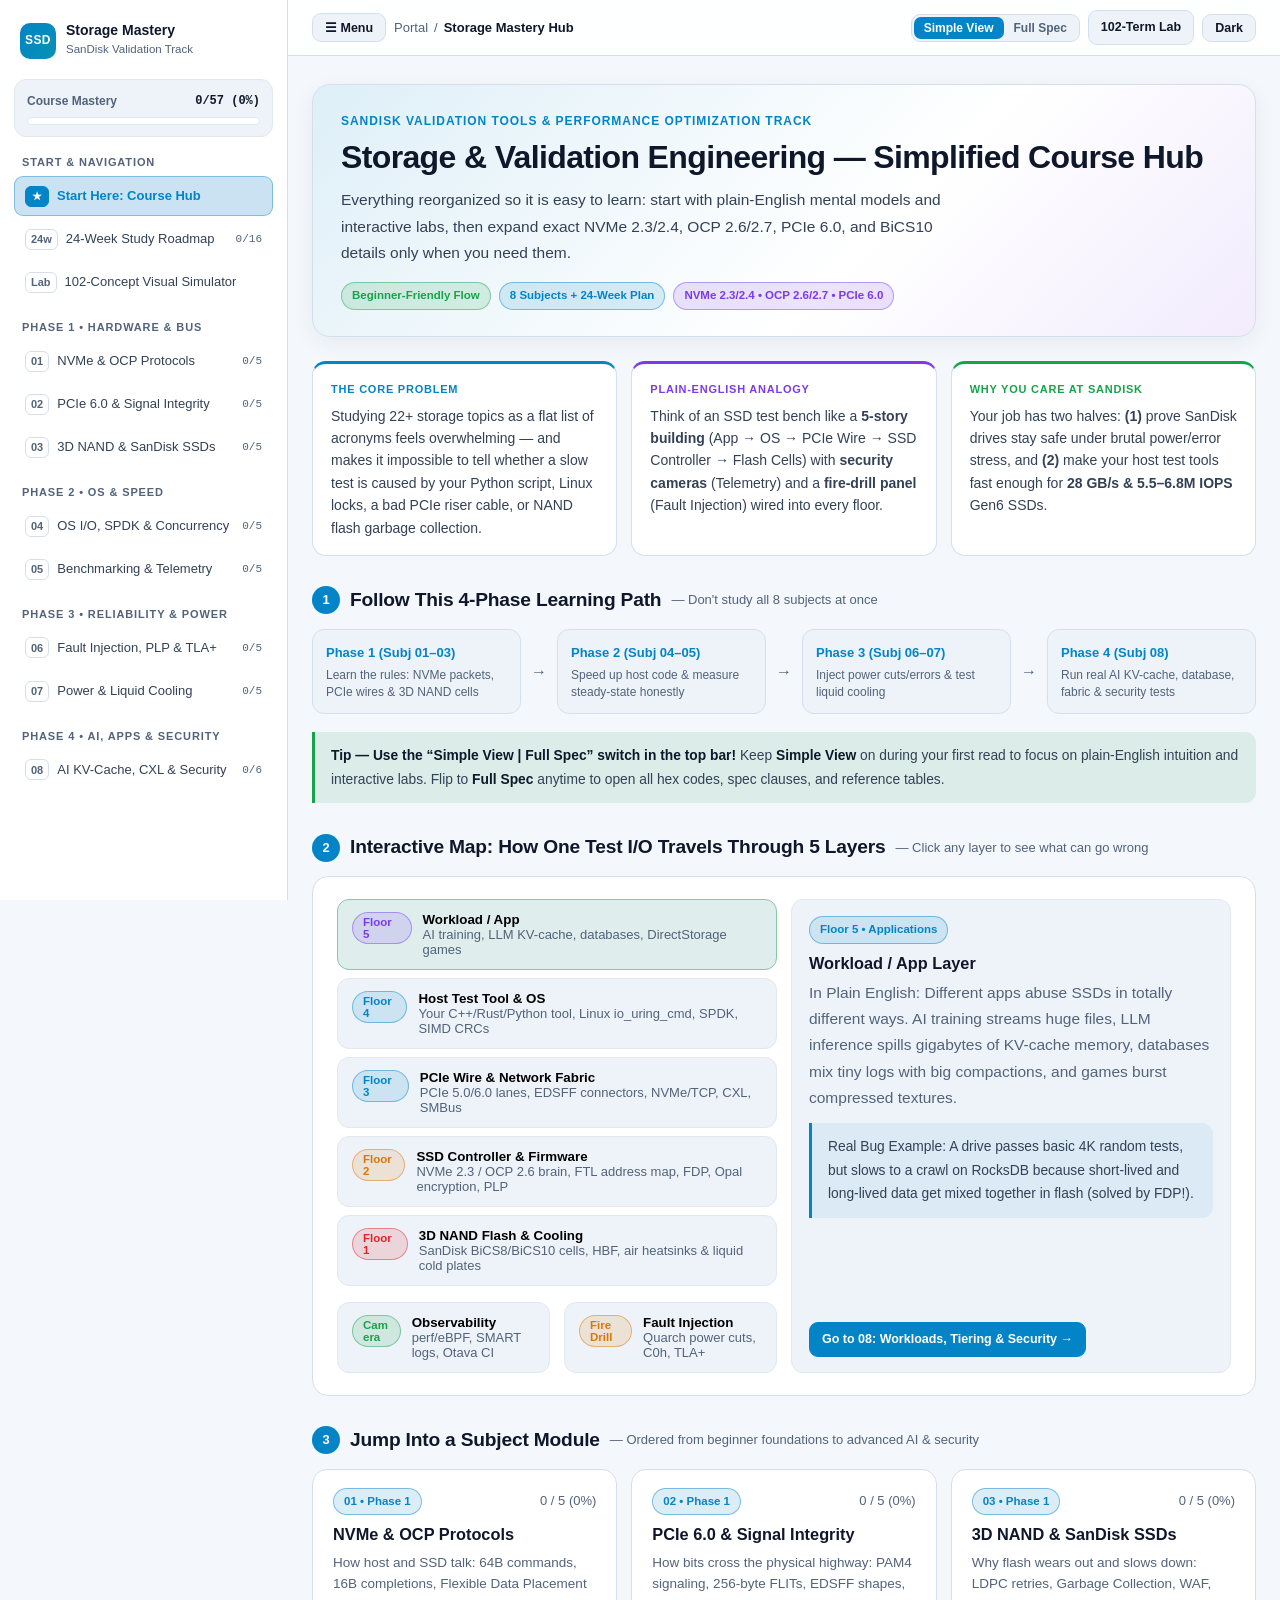
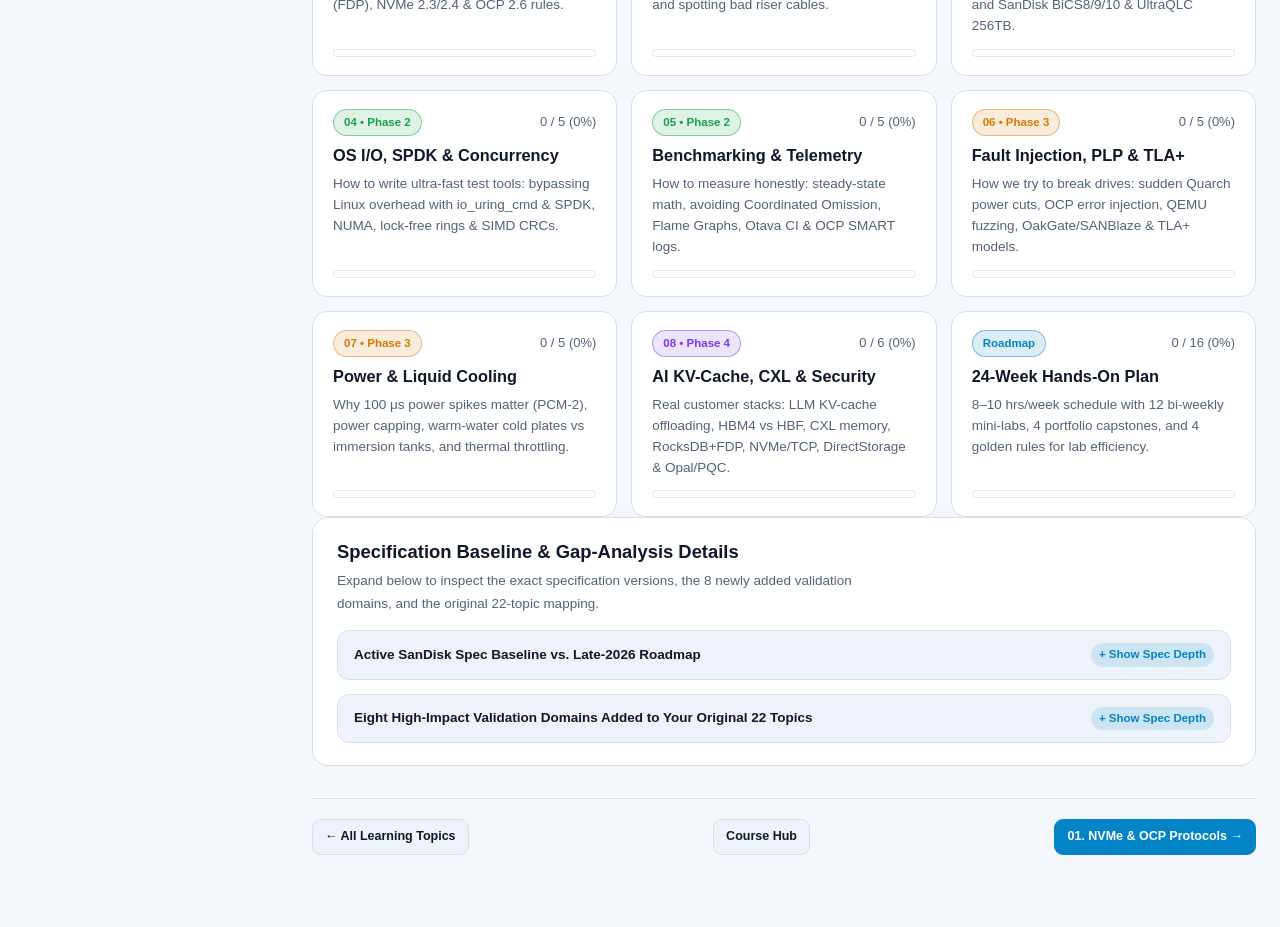
==== commit 60ac6b9c: "Redesign UI with course sidebar, Simple/Full-Spec mode, plain-English lessons, guided labs, and quiz" ====
--- a/storage-learning-topics/index.html
+++ b/storage-learning-topics/index.html
@@ -3,103 +3,117 @@
 <head>
   <meta charset="UTF-8" />
   <meta name="viewport" content="width=device-width, initial-scale=1.0" />
-  <title>SanDisk Validation Tools &amp; Performance Optimization Knowledge Hub &mdash; Storage &amp; Validation Engineering Hub</title>
+  <title>Storage &amp; Validation Engineering — Simplified Course Hub &mdash; Storage Mastery Hub</title>
   <link rel="stylesheet" href="assets/style.css" />
 </head>
 <body class="theme-dark">
-  <header class="site-header">
-    <div class="header-inner">
-      <div class="brand-group">
-        <a class="brand-badge" href="./index.html">NVMe</a>
-        <div class="breadcrumbs"><a href="../index.html">Learning Topics</a> <span>/</span> <span class="current">Storage &amp; Validation Hub</span></div>
+  <div class="sidebar-backdrop" id="sidebar-backdrop"></div>
+  <div class="app-shell">
+    <aside class="course-sidebar" id="course-sidebar" data-base="./" data-current="hub" aria-label="Course navigation"></aside>
+
+    <div class="main-column">
+      <header class="site-header">
+        <div class="header-inner">
+          <div class="flex-wrap-gap">
+            <button id="mobile-menu-btn" class="btn mobile-menu-btn" type="button" aria-label="Open course menu">&#9776; Menu</button>
+            <div class="breadcrumbs"><a href="../index.html">Portal</a> <span>/</span> <span class="current">Storage Mastery Hub</span></div>
+          </div>
+          <div class="header-controls">
+            <div class="depth-switch" title="Switch between plain-English learning view and full specification depth">
+              <button type="button" class="depth-btn active" data-depth="simple">Simple View</button>
+              <button type="button" class="depth-btn" data-depth="deep">Full Spec</button>
+            </div>
+            <a class="btn" href="./nvme_systems_tutor.html">102-Term Lab</a>
+            <button id="theme-toggle" class="btn" type="button">Light</button>
+          </div>
+        </div>
+      </header>
+
+      <main class="container">
+        <section class="hero">
+          <div class="hero-eyebrow">SanDisk Validation Tools &amp; Performance Optimization Track</div>
+          <h1>Storage &amp; Validation Engineering — Simplified Course Hub</h1>
+          <p>Everything reorganized so it is easy to learn: start with plain-English mental models and interactive labs, then expand exact NVMe 2.3/2.4, OCP 2.6/2.7, PCIe 6.0, and BiCS10 details only when you need them.</p>
+          <div class="hero-meta"><span class="badge badge-success">Beginner-Friendly Flow</span><span class="badge badge-primary">8 Subjects + 24-Week Plan</span><span class="badge badge-violet">NVMe 2.3/2.4 • OCP 2.6/2.7 • PCIe 6.0</span></div>
+        </section>
+
+        
+    
+    <section class="tldr-grid">
+      <div class="tldr-card">
+        <div class="tldr-label">The Core Problem</div>
+        <p>Studying 22+ storage topics as a flat list of acronyms feels overwhelming — and makes it impossible to tell whether a slow test is caused by your Python script, Linux locks, a bad PCIe riser cable, or NAND flash garbage collection.</p>
       </div>
-      <div class="header-controls">
-        <select id="subject-nav" class="nav-select" data-base="./" data-current="hub" aria-label="Jump to subject"></select>
-        <a class="btn" href="./nvme_systems_tutor.html">102-Term Tutor</a>
-        <button id="theme-toggle" class="btn" type="button">Light Mode</button>
+      <div class="tldr-card analogy">
+        <div class="tldr-label">Plain-English Analogy</div>
+        <p>Think of an SSD test bench like a <strong>5-story building</strong> (App &rarr; OS &rarr; PCIe Wire &rarr; SSD Controller &rarr; Flash Cells) with <strong>security cameras</strong> (Telemetry) and a <strong>fire-drill panel</strong> (Fault Injection) wired into every floor.</p>
       </div>
-    </div>
-  </header>
-
-  <main class="container">
-    <section class="hero">
-      <div class="hero-eyebrow">Storage Engineering Package &amp; Mastery Syllabus</div>
-      <h1>SanDisk Validation Tools &amp; Performance Optimization Knowledge Hub</h1>
-      <p>Upgraded 8-Pillar taxonomy (22 original topics + 8 critical validation domains), curated primary specs and codebases, interactive calculators, and a 24-week hands-on validation syllabus anchored to NVMe 2.3/2.4, OCP 2.6/2.7, TCG Opal 2.30, PCIe 6.0, BiCS10, and HBF.</p>
-      <div class="hero-meta"><span class="badge badge-primary">NVMe Base 2.3 / 2.4</span><span class="badge badge-success">OCP Datacenter SSD 2.6 / 2.7</span><span class="badge badge-violet">TCG Core 2.01 / Opal 2.30</span><span class="badge badge-warning">PCIe 6.0 &amp; BiCS10 / HBF</span></div>
-    </section>
-
-    
-    <!-- Mandate & Baseline Banner -->
-    <section class="grid-4 mb-2">
-      <div class="kpi-tile">
-        <div class="kpi-label">Active Spec Baseline</div>
-        <div class="kpi-value" style="font-size:1.05rem;">NVMe 2.3 &bull; OCP 2.6</div>
-        <div class="kpi-note">NVM CS 1.2 &bull; PCIe Trans 1.3 &bull; TCG Core 2.01 / Opal 2.30</div>
-      </div>
-      <div class="kpi-tile">
-        <div class="kpi-label">Late-2026 Transition</div>
-        <div class="kpi-value" style="font-size:1.05rem;">NVMe 2.4 &bull; OCP 2.7</div>
-        <div class="kpi-note">PCIe 6.0 SSDs &bull; 332L BiCS10 &bull; HBF AI Inference</div>
-      </div>
-      <div class="kpi-tile">
-        <div class="kpi-label">Gen6 Host Target (Vendor-Reported)</div>
-        <div class="kpi-value" style="font-size:1.05rem;">28 GB/s &bull; 5.5&ndash;6.8M IOPS</div>
-        <div class="kpi-note">Host validation tools must never bottleneck silicon</div>
-      </div>
-      <div class="kpi-tile">
-        <div class="kpi-label">Curriculum Structure</div>
-        <div class="kpi-value" style="font-size:1.05rem;">8 Pillars &bull; 24 Weeks</div>
-        <div class="kpi-note">22 core topics + 8 added validation domains &bull; 8&ndash;10 hrs/wk</div>
+      <div class="tldr-card role">
+        <div class="tldr-label">Why You Care at SanDisk</div>
+        <p>Your job has two halves: <strong>(1)</strong> prove SanDisk drives stay safe under brutal power/error stress, and <strong>(2)</strong> make your host test tools fast enough for <strong>28 GB/s &amp; 5.5&ndash;6.8M IOPS</strong> Gen6 SSDs.</p>
       </div>
     </section>
-
-    <!-- Interactive 5-Layer Vertical Stack + 2 Orthogonal Control Planes -->
+    
+
+    
+    <div class="step-banner">
+      <span class="step-num">1</span>
+      <h2>Follow This 4-Phase Learning Path</h2>
+      <span class="muted">&mdash; Don&#x27;t study all 8 subjects at once</span>
+    </div>
+    
+    <div class="flow-diagram"><div class="flow-node"><strong>Phase 1 (Subj 01–03)</strong><span>Learn the rules: NVMe packets, PCIe wires &amp; 3D NAND cells</span></div><div class="flow-arrow">&rarr;</div><div class="flow-node"><strong>Phase 2 (Subj 04–05)</strong><span>Speed up host code &amp; measure steady-state honestly</span></div><div class="flow-arrow">&rarr;</div><div class="flow-node"><strong>Phase 3 (Subj 06–07)</strong><span>Inject power cuts/errors &amp; test liquid cooling</span></div><div class="flow-arrow">&rarr;</div><div class="flow-node"><strong>Phase 4 (Subj 08)</strong><span>Run real AI KV-cache, database, fabric &amp; security tests</span></div></div>
+
+    <div class="callout success">
+      <strong>Tip &mdash; Use the &ldquo;Simple View | Full Spec&rdquo; switch in the top bar!</strong> Keep <strong>Simple View</strong> on during your first read to focus on plain-English intuition and interactive labs. Flip to <strong>Full Spec</strong> anytime to open all hex codes, spec clauses, and reference tables.
+    </div>
+
+    
+    <div class="step-banner">
+      <span class="step-num">2</span>
+      <h2>Interactive Map: How One Test I/O Travels Through 5 Layers</h2>
+      <span class="muted">&mdash; Click any layer to see what can go wrong</span>
+    </div>
+    
     <section class="card">
-      <div class="card-header">
-        <div>
-          <h2>Interactive Test-Bench Architecture: 5 Vertical Layers + 2 Cross-Cutting Control Planes</h2>
-          <p class="card-subtitle">Click any vertical layer or orthogonal validation plane to inspect failure propagation and jump to its subject modules.</p>
-        </div>
-        <span class="badge badge-primary">Root-Cause Isolation Map</span>
-      </div>
       <div class="grid-2">
         <div style="display:flex; flex-direction:column; gap:8px;">
           <button type="button" class="check-item stack-btn" data-layer="l5" style="text-align:left; width:100%;">
-            <span class="badge badge-violet">L5</span>
-            <div><strong>Workloads &amp; Benchmarks</strong><div class="small muted">AI training/KV cache, DirectStorage gaming, enterprise DBs</div></div>
+            <span class="badge badge-violet">Floor 5</span>
+            <div><strong>Workload / App</strong><div class="small muted">AI training, LLM KV-cache, databases, DirectStorage games</div></div>
           </button>
           <button type="button" class="check-item stack-btn" data-layer="l4" style="text-align:left; width:100%;">
-            <span class="badge badge-primary">L4</span>
-            <div><strong>Host Tooling &amp; OS Stack</strong><div class="small muted">SPDK / io_uring_cmd, Linux blk-mq / Windows StorNVMe, SIMD verifiers &amp; fuzzers</div></div>
+            <span class="badge badge-primary">Floor 4</span>
+            <div><strong>Host Test Tool &amp; OS</strong><div class="small muted">Your C++/Rust/Python tool, Linux io_uring_cmd, SPDK, SIMD CRCs</div></div>
           </button>
           <button type="button" class="check-item stack-btn" data-layer="l3" style="text-align:left; width:100%;">
-            <span class="badge badge-primary">L3</span>
-            <div><strong>Interconnects &amp; Fabrics</strong><div class="small muted">PCIe 5.0/6.0 FLIT, NVMe-oF TCP/RoCEv2, CXL &amp; MCTP sidebands</div></div>
+            <span class="badge badge-primary">Floor 3</span>
+            <div><strong>PCIe Wire &amp; Network Fabric</strong><div class="small muted">PCIe 5.0/6.0 lanes, EDSFF connectors, NVMe/TCP, CXL, SMBus</div></div>
           </button>
           <button type="button" class="check-item stack-btn" data-layer="l2" style="text-align:left; width:100%;">
-            <span class="badge badge-warning">L2</span>
-            <div><strong>SSD Controller &amp; Firmware</strong><div class="small muted">NVMe 2.3 / OCP 2.6, FTL / FDP / DRAM cache, TCG Opal 2.30 / PLP</div></div>
+            <span class="badge badge-warning">Floor 2</span>
+            <div><strong>SSD Controller &amp; Firmware</strong><div class="small muted">NVMe 2.3 / OCP 2.6 brain, FTL address map, FDP, Opal encryption, PLP</div></div>
           </button>
           <button type="button" class="check-item stack-btn" data-layer="l1" style="text-align:left; width:100%;">
-            <span class="badge badge-error">L1</span>
-            <div><strong>Media &amp; Thermal Envelope</strong><div class="small muted">BiCS8 / BiCS10 CBA NAND, High Bandwidth Flash (HBF), air &amp; DLC cold plates</div></div>
+            <span class="badge badge-error">Floor 1</span>
+            <div><strong>3D NAND Flash &amp; Cooling</strong><div class="small muted">SanDisk BiCS8/BiCS10 cells, HBF, air heatsinks &amp; liquid cold plates</div></div>
           </button>
           <div class="grid-2 mt-2">
             <button type="button" class="check-item stack-btn" data-layer="pa" style="text-align:left; width:100%;">
-              <span class="badge badge-success">Plane A</span>
-              <div><strong>Observability &amp; Profiling</strong><div class="small muted">perf/eBPF, OCP logs, Otava CI</div></div>
+              <span class="badge badge-success">Camera</span>
+              <div><strong>Observability</strong><div class="small muted">perf/eBPF, SMART logs, Otava CI</div></div>
             </button>
             <button type="button" class="check-item stack-btn" data-layer="pb" style="text-align:left; width:100%;">
-              <span class="badge badge-warning">Plane B</span>
-              <div><strong>Fault &amp; Stress Injection</strong><div class="small muted">Quarch PLP, AER/C0h, TLA+</div></div>
+              <span class="badge badge-warning">Fire Drill</span>
+              <div><strong>Fault Injection</strong><div class="small muted">Quarch power cuts, C0h, TLA+</div></div>
             </button>
           </div>
         </div>
-        <div class="sub-panel" id="layer-inspector" style="display:flex; flex-direction:column; justify-content:space-between; gap:12px;">
+
+        <div class="sub-panel" style="display:flex; flex-direction:column; justify-content:space-between; gap:12px;">
           <div>
-            <span class="badge badge-primary" id="li-tag">L5 &bull; Vertical Data Path</span>
-            <h3 id="li-title" style="margin-top:8px;">Workloads &amp; Benchmarks</h3>
+            <span class="badge badge-primary" id="li-tag">Floor 5</span>
+            <h3 id="li-title" style="margin-top:8px;">Workload / App</h3>
             <p id="li-desc" class="muted" style="margin:6px 0 10px;"></p>
             <div class="callout" id="li-symptom"></div>
           </div>
@@ -108,248 +122,185 @@
       </div>
     </section>
 
-    <!-- Per-Subject Modules Grid with Live Roll-Up Progress -->
+    
+    <div class="step-banner">
+      <span class="step-num">3</span>
+      <h2>Jump Into a Subject Module</h2>
+      <span class="muted">&mdash; Ordered from beginner foundations to advanced AI &amp; security</span>
+    </div>
+    
+    <section class="grid-3">
+      <a class="subject-card" href="01-standards-and-protocols/index.html" data-progress-prefix="p01_" data-progress-total="5">
+        <div>
+          <div class="flex-wrap-gap" style="justify-content:space-between;"><span class="badge badge-primary">01 &bull; Phase 1</span><span class="small muted progress-text">0 / 5 (0%)</span></div>
+          <h3>NVMe &amp; OCP Protocols</h3>
+          <p>How host and SSD talk: 64B commands, 16B completions, Flexible Data Placement (FDP), NVMe 2.3/2.4 &amp; OCP 2.6 rules.</p>
+        </div>
+        <div class="progress-track"><div class="progress-fill" style="width:0%"></div></div>
+      </a>
+
+      <a class="subject-card" href="02-pcie-interconnects-and-si/index.html" data-progress-prefix="p02_" data-progress-total="5">
+        <div>
+          <div class="flex-wrap-gap" style="justify-content:space-between;"><span class="badge badge-primary">02 &bull; Phase 1</span><span class="small muted progress-text">0 / 5 (0%)</span></div>
+          <h3>PCIe 6.0 &amp; Signal Integrity</h3>
+          <p>How bits cross the physical highway: PAM4 signaling, 256-byte FLITs, EDSFF shapes, and spotting bad riser cables.</p>
+        </div>
+        <div class="progress-track"><div class="progress-fill" style="width:0%"></div></div>
+      </a>
+
+      <a class="subject-card" href="03-flash-physics-and-sandisk-platforms/index.html" data-progress-prefix="p03_" data-progress-total="5">
+        <div>
+          <div class="flex-wrap-gap" style="justify-content:space-between;"><span class="badge badge-primary">03 &bull; Phase 1</span><span class="small muted progress-text">0 / 5 (0%)</span></div>
+          <h3>3D NAND &amp; SanDisk SSDs</h3>
+          <p>Why flash wears out and slows down: LDPC retries, Garbage Collection, WAF, and SanDisk BiCS8/9/10 &amp; UltraQLC 256TB.</p>
+        </div>
+        <div class="progress-track"><div class="progress-fill" style="width:0%"></div></div>
+      </a>
+
+      <a class="subject-card" href="04-architecture-os-and-concurrency/index.html" data-progress-prefix="p04_" data-progress-total="5">
+        <div>
+          <div class="flex-wrap-gap" style="justify-content:space-between;"><span class="badge badge-success">04 &bull; Phase 2</span><span class="small muted progress-text">0 / 5 (0%)</span></div>
+          <h3>OS I/O, SPDK &amp; Concurrency</h3>
+          <p>How to write ultra-fast test tools: bypassing Linux overhead with io_uring_cmd &amp; SPDK, NUMA, lock-free rings &amp; SIMD CRCs.</p>
+        </div>
+        <div class="progress-track"><div class="progress-fill" style="width:0%"></div></div>
+      </a>
+
+      <a class="subject-card" href="05-performance-telemetry-and-observability/index.html" data-progress-prefix="p05_" data-progress-total="5">
+        <div>
+          <div class="flex-wrap-gap" style="justify-content:space-between;"><span class="badge badge-success">05 &bull; Phase 2</span><span class="small muted progress-text">0 / 5 (0%)</span></div>
+          <h3>Benchmarking &amp; Telemetry</h3>
+          <p>How to measure honestly: steady-state math, avoiding Coordinated Omission, Flame Graphs, Otava CI &amp; OCP SMART logs.</p>
+        </div>
+        <div class="progress-track"><div class="progress-fill" style="width:0%"></div></div>
+      </a>
+
+      <a class="subject-card" href="06-validation-fault-injection-and-formal-methods/index.html" data-progress-prefix="p06_" data-progress-total="5">
+        <div>
+          <div class="flex-wrap-gap" style="justify-content:space-between;"><span class="badge badge-warning">06 &bull; Phase 3</span><span class="small muted progress-text">0 / 5 (0%)</span></div>
+          <h3>Fault Injection, PLP &amp; TLA+</h3>
+          <p>How we try to break drives: sudden Quarch power cuts, OCP error injection, QEMU fuzzing, OakGate/SANBlaze &amp; TLA+ models.</p>
+        </div>
+        <div class="progress-track"><div class="progress-fill" style="width:0%"></div></div>
+      </a>
+
+      <a class="subject-card" href="07-power-thermals-and-liquid-cooling/index.html" data-progress-prefix="p07_" data-progress-total="5">
+        <div>
+          <div class="flex-wrap-gap" style="justify-content:space-between;"><span class="badge badge-warning">07 &bull; Phase 3</span><span class="small muted progress-text">0 / 5 (0%)</span></div>
+          <h3>Power &amp; Liquid Cooling</h3>
+          <p>Why 100 &mu;s power spikes matter (PCM-2), power capping, warm-water cold plates vs immersion tanks, and thermal throttling.</p>
+        </div>
+        <div class="progress-track"><div class="progress-fill" style="width:0%"></div></div>
+      </a>
+
+      <a class="subject-card" href="08-workloads-tiering-fabrics-and-security/index.html" data-progress-prefix="p08_" data-progress-total="6">
+        <div>
+          <div class="flex-wrap-gap" style="justify-content:space-between;"><span class="badge badge-violet">08 &bull; Phase 4</span><span class="small muted progress-text">0 / 6 (0%)</span></div>
+          <h3>AI KV-Cache, CXL &amp; Security</h3>
+          <p>Real customer stacks: LLM KV-cache offloading, HBM4 vs HBF, CXL memory, RocksDB+FDP, NVMe/TCP, DirectStorage &amp; Opal/PQC.</p>
+        </div>
+        <div class="progress-track"><div class="progress-fill" style="width:0%"></div></div>
+      </a>
+
+      <a class="subject-card" href="09-24-week-mastery-syllabus/index.html" data-progress-prefix="syl_" data-progress-total="16">
+        <div>
+          <div class="flex-wrap-gap" style="justify-content:space-between;"><span class="badge badge-primary">Roadmap</span><span class="small muted progress-text">0 / 16 (0%)</span></div>
+          <h3>24-Week Hands-On Plan</h3>
+          <p>8&ndash;10 hrs/week schedule with 12 bi-weekly mini-labs, 4 portfolio capstones, and 4 golden rules for lab efficiency.</p>
+        </div>
+        <div class="progress-track"><div class="progress-fill" style="width:0%"></div></div>
+      </a>
+    </section>
+
     <section class="card">
-      <div class="card-header">
-        <div>
-          <h2>Per-Subject Engineering Pillars &amp; Syllabus Modules</h2>
-          <p class="card-subtitle">Open any subject for deep-dive technical guides, interactive calculators/visualizers, curated sources, and progress checklists.</p>
-        </div>
-        <a class="btn btn-primary" href="nvme_systems_tutor.html">Launch 102-Concept Visual Tutor &rarr;</a>
-      </div>
-      <div class="grid-3">
-        <a class="subject-card" href="01-standards-and-protocols/index.html" data-progress-prefix="p01_" data-progress-total="5">
-          <div>
-            <div class="flex-wrap-gap" style="justify-content:space-between;"><span class="badge badge-primary">Pillar 01</span><span class="small muted progress-text">0 / 5 (0%)</span></div>
-            <h3>Industry Standards &amp; Protocol Architecture</h3>
-            <p>NVMe 2.3/2.4, NVM CS 1.2, FDP (TP4146), OCP 2.6/2.7, TCG Core 2.01 / Opal 2.30, NVMe-MI/MCTP, SNIA PTS.</p>
-          </div>
-          <div class="progress-track"><div class="progress-fill" style="width:0%"></div></div>
-        </a>
-
-        <a class="subject-card" href="02-pcie-interconnects-and-si/index.html" data-progress-prefix="p02_" data-progress-total="5">
-          <div>
-            <div class="flex-wrap-gap" style="justify-content:space-between;"><span class="badge badge-primary">Pillar 02</span><span class="small muted progress-text">0 / 5 (0%)</span></div>
-            <h3>PCIe, Interconnects, Form Factors &amp; SI</h3>
-            <p>PCIe 5.0 NRZ vs 6.0 PAM4 / 256B FLIT / FEC / L0p vs 7.0, LTSSM, AER/DPC, SR-IOV, P2P DMA, EDSFF, retimers.</p>
-          </div>
-          <div class="progress-track"><div class="progress-fill" style="width:0%"></div></div>
-        </a>
-
-        <a class="subject-card" href="03-flash-physics-and-sandisk-platforms/index.html" data-progress-prefix="p03_" data-progress-total="5">
-          <div>
-            <div class="flex-wrap-gap" style="justify-content:space-between;"><span class="badge badge-primary">Pillar 03</span><span class="small muted progress-text">0 / 5 (0%)</span></div>
-            <h3>Flash Physics, SSD Arch &amp; SanDisk Platforms</h3>
-            <p>3D NAND error physics, LDPC hard/soft read-retry, FTL/GC/WAF, BiCS8/9/10 CBA, SN861, SN670/UltraQLC 256TB, SN8100.</p>
-          </div>
-          <div class="progress-track"><div class="progress-fill" style="width:0%"></div></div>
-        </a>
-
-        <a class="subject-card" href="04-architecture-os-and-concurrency/index.html" data-progress-prefix="p04_" data-progress-total="5">
-          <div>
-            <div class="flex-wrap-gap" style="justify-content:space-between;"><span class="badge badge-primary">Pillar 04</span><span class="small muted progress-text">0 / 5 (0%)</span></div>
-            <h3>Computer Arch, OS Internals &amp; Concurrency</h3>
-            <p>Caches/MESI/NUMA/IOMMU, Linux blk-mq, io_uring_cmd, SPDK, StorNVMe/BypassIO, x86 vs ARM64 atomics, Intel ISA-L.</p>
-          </div>
-          <div class="progress-track"><div class="progress-fill" style="width:0%"></div></div>
-        </a>
-
-        <a class="subject-card" href="05-performance-telemetry-and-observability/index.html" data-progress-prefix="p05_" data-progress-total="5">
-          <div>
-            <div class="flex-wrap-gap" style="justify-content:space-between;"><span class="badge badge-primary">Pillar 05</span><span class="small muted progress-text">0 / 5 (0%)</span></div>
-            <h3>Performance, Telemetry &amp; Observability</h3>
-            <p>USE/TSA/TMAM, perf/eBPF Flame Graphs, SNIA PTS steady-state math, Coordinated Omission, Apache Otava, OCP C0h&ndash;C9h &amp; sndk.</p>
-          </div>
-          <div class="progress-track"><div class="progress-fill" style="width:0%"></div></div>
-        </a>
-
-        <a class="subject-card" href="06-validation-fault-injection-and-formal-methods/index.html" data-progress-prefix="p06_" data-progress-total="5">
-          <div>
-            <div class="flex-wrap-gap" style="justify-content:space-between;"><span class="badge badge-primary">Pillar 06</span><span class="small muted progress-text">0 / 5 (0%)</span></div>
-            <h3>Validation, Fault Injection &amp; Formal Methods</h3>
-            <p>UNH-IOL, OakGate, SANBlaze, HLK, T10 PI/CRC, Quarch PLP, OCP C0h 21 error modes, QEMU/FEMU fuzzing, TLA+/PlusCal.</p>
-          </div>
-          <div class="progress-track"><div class="progress-fill" style="width:0%"></div></div>
-        </a>
-
-        <a class="subject-card" href="07-power-thermals-and-liquid-cooling/index.html" data-progress-prefix="p07_" data-progress-total="5">
-          <div>
-            <div class="flex-wrap-gap" style="justify-content:space-between;"><span class="badge badge-primary">Pillar 07</span><span class="small muted progress-text">0 / 5 (0%)</span></div>
-            <h3>Power Efficiency, Thermals &amp; Liquid Cooling</h3>
-            <p>APST, PLC/SDP, Voltage Monitoring, L0p, UltraQLC DFS, OCP PCM-1 vs PCM-2 (100 &mu;s peak), DTC cold plates vs immersion, TEC.</p>
-          </div>
-          <div class="progress-track"><div class="progress-fill" style="width:0%"></div></div>
-        </a>
-
-        <a class="subject-card" href="08-workloads-tiering-fabrics-and-security/index.html" data-progress-prefix="p08_" data-progress-total="6">
-          <div>
-            <div class="flex-wrap-gap" style="justify-content:space-between;"><span class="badge badge-primary">Pillar 08</span><span class="small muted progress-text">0 / 6 (0%)</span></div>
-            <h3>Modern Workloads, Tiering, Fabrics &amp; Security</h3>
-            <p>MLPerf v3.0, GDS, KV-Cache, HBM4 vs HBF, CXL 4.0, RocksDB+FDP, NVMe-oF, DirectStorage, Opal 2.30 / L.O.C.K. / SPDM / PQC.</p>
-          </div>
-          <div class="progress-track"><div class="progress-fill" style="width:0%"></div></div>
-        </a>
-
-        <a class="subject-card" href="09-24-week-mastery-syllabus/index.html" data-progress-prefix="syl_" data-progress-total="16">
-          <div>
-            <div class="flex-wrap-gap" style="justify-content:space-between;"><span class="badge badge-success">Syllabus</span><span class="small muted progress-text">0 / 16 (0%)</span></div>
-            <h3>24-Week (6-Month) Mastery Syllabus</h3>
-            <p>4 sequenced 6-week phases (8&ndash;10 hrs/wk), bi-weekly validation labs, 4 capstones, and 4 high-leverage execution rules.</p>
-          </div>
-          <div class="progress-track"><div class="progress-fill" style="width:0%"></div></div>
-        </a>
-      </div>
+      <h2 style="margin-bottom:6px;">Specification Baseline &amp; Gap-Analysis Details</h2>
+      <p class="card-subtitle">Expand below to inspect the exact specification versions, the 8 newly added validation domains, and the original 22-topic mapping.</p>
+
+      <details class="deep-dive">
+        <summary>Active SanDisk Spec Baseline vs. Late-2026 Roadmap</summary>
+        <div class="deep-dive-body">
+          <ul class="clean-list">
+            <li><strong>Active Team Baseline:</strong> NVMe Base 2.3, NVM Command Set 1.2, PCIe Transport 1.3, TCG Storage Architecture Core 2.01, TCG Opal 2.30, and OCP Datacenter NVMe SSD 2.6.</li>
+            <li><strong>Late-2026 Transition:</strong> NVMe 2.4 (ratified August 2026), OCP 2.7, PCIe 6.0 enterprise SSDs (vendor-reported up to 28 GB/s &amp; 5.5&ndash;6.8M IOPS), 332-layer BiCS10 NAND, and High Bandwidth Flash (HBF) for AI inference.</li>
+          </ul>
+        </div>
+      </details>
+
+      <details class="deep-dive">
+        <summary>Eight High-Impact Validation Domains Added to Your Original 22 Topics</summary>
+        <div class="deep-dive-body">
+          <ol class="clean-list">
+            <li><strong>Splitting &ldquo;TCP&rdquo; into TCG Security &amp; NVMe/TCP Fabrics:</strong> Separates TCG Core 2.01 / Opal 2.30 encryption from NVMe/TCP (1.2/1.3) &amp; RoCEv2 network storage.</li>
+            <li><strong>Validator-as-a-System Engineering:</strong> Eliminates host CPU bottlenecks at Gen6 rates using Intel ISA-L SIMD CRCs, lock-free queues, NUMA pinning &amp; zero-copy DMA.</li>
+            <li><strong>Out-of-Band Sidebands:</strong> NVMe-MI 2.1/2.2 over MCTP, SMBus/I2C, I3C &amp; PCIe VDM for health polling, sideband FW updates &amp; SPDM auth.</li>
+            <li><strong>Formal State-Machine Modeling (TLA+ / PlusCal):</strong> Mathematically verifies concurrent resets, queue invariants &amp; PLP safety (actively recruited at SanDisk).</li>
+            <li><strong>Statistical Rigor &amp; CI Change-Point Detection:</strong> SNIA SSS PTS steady-state math, Coordinated Omission prevention, p99.99/max &amp; Apache Otava (Hunter).</li>
+            <li><strong>Form Factors &amp; Signal Integrity:</strong> EDSFF E1.S/E1.L/E3.S/E3.L (SFF-TA-1002), Gen5/Gen6 riser loss &amp; PCIe eye diagnostics (<code>nvmeadm sandisk/pci-eye</code>).</li>
+            <li><strong>Commercial HIL &amp; Shift-Left Emulation:</strong> OakGate, SANBlaze, Quarch PPM/PAM, LeCroy Summit + early offline dev on QEMU/FEMU.</li>
+            <li><strong>AI-Assisted Engineering Governance:</strong> Accelerating scripting/log triage with approved AI tools while verifying outputs &amp; protecting IP boundaries.</li>
+          </ol>
+        </div>
+      </details>
     </section>
-
-    <!-- 8 Critical Validation Domains Added -->
-    <section class="card">
-      <div class="card-header">
-        <div>
-          <h2>Eight Critical Validation Domains Added (Gap Analysis)</h2>
-          <p class="card-subtitle">High-leverage extensions added to the original 22 topics to close real-world validation tools engineering blind spots.</p>
-        </div>
-        <span class="badge badge-warning">Gap Closure</span>
-      </div>
-      <div class="grid-2">
-        <div class="sub-panel"><strong>1. Disambiguating &ldquo;TCP&rdquo; into TCG Security &amp; NVMe/TCP Fabrics</strong><p class="small muted mb-0">Splits active team TCG Core 2.01 / Opal 2.30 security requirements from hyperscale NVMe/TCP (Transport 1.2/1.3) and RoCEv2 storage fabrics into dedicated tracks.</p></div>
-        <div class="sub-panel"><strong>2. Validator-as-a-System Engineering</strong><p class="small muted mb-0">At Gen6 speeds (vendor-rated up to 28 GB/s &amp; 5.5&ndash;6.8M IOPS), unoptimized harnesses spend more CPU on buffer prep/CRCs/locks than the SSD spends on NAND. Requires Intel ISA-L SIMD, lock-free rings, NUMA pinning &amp; zero-copy DMA.</p></div>
-        <div class="sub-panel"><strong>3. Out-of-Band Management &amp; Sidebands</strong><p class="small muted mb-0">OCP 2.6 heavily tests out-of-band health polling, SMBus data verification, sideband FW updates, and SPDM authentication over NVMe-MI / MCTP / SMBus / I2C / I3C / PCIe VDM.</p></div>
-        <div class="sub-panel"><strong>4. Formal Methods &amp; State-Machine Modeling (TLA+ / PlusCal)</strong><p class="small muted mb-0">SanDisk actively recruits engineers to write TLA+/PlusCal specs modeling concurrent transitions, safety/liveness invariants, and TLC counterexample traces.</p></div>
-        <div class="sub-panel"><strong>5. Statistical Performance Rigor &amp; Continuous CI</strong><p class="small muted mb-0">Eliminates FOB distortion, Coordinated Omission, and noisy regression alerts using SNIA SSS PTS steady-state criteria, full tail distributions (p99/p99.99/max), and Apache Otava / Hunter change-point detection.</p></div>
-        <div class="sub-panel"><strong>6. Form Factors, Connectors &amp; Signal Integrity</strong><p class="small muted mb-0">EDSFF E1.S/E1.L/E3.S/E3.L (SFF-TA-1002), Gen5/Gen6 riser-card instability, and PCIe eye diagnostics (<code>nvmeadm sandisk/pci-eye</code>) prevent blaming firmware for fixture SI loss.</p></div>
-        <div class="sub-panel"><strong>7. HIL Equipment &amp; Shift-Left Virtualization</strong><p class="small muted mb-0">Automates OakGate SVF/Enduro, SANBlaze SBExpress, Quarch PPM/PAM, and Teledyne LeCroy Summit while shifting parser/logic development left onto QEMU/FEMU NVMe emulators.</p></div>
-        <div class="sub-panel"><strong>8. AI-Assisted Engineering &amp; Verification Governance</strong><p class="small muted mb-0">Applies approved AI engineering tools to test scripting and log analysis while rigorously verifying outputs and enforcing security and IP boundaries.</p></div>
-      </div>
-    </section>
-
-    <!-- Upgraded 8-Pillar Framework Table -->
-    <section class="card">
-      <div class="card-header">
-        <div>
-          <h2>Upgraded 8-Pillar Knowledge Framework</h2>
-          <p class="card-subtitle">Complete mapping of all 22 original topics plus added validation extensions and SanDisk role relevance.</p>
-        </div>
-      </div>
-      <div class="table-wrap">
-        <table>
-          <thead>
-            <tr>
-              <th>Pillar</th>
-              <th>Original 22 Topics Mapped</th>
-              <th>Key Sub-Topics &amp; Added Validation Extensions</th>
-              <th>Relevance to SanDisk Validation Tools &amp; Perf Role</th>
-            </tr>
-          </thead>
-          <tbody>
-            <tr>
-              <td><a href="01-standards-and-protocols/index.html"><strong>1. Standards &amp; Protocols</strong></a></td>
-              <td>Industry spec (NVMe, OCP, TCP/TCG)</td>
-              <td>Active: NVMe Base 2.3, NVM CS 1.2, PCIe 1.3, OCP 2.6, TCG Core 2.01 / Opal 2.30. 2026 Deltas: NVMe 2.4 (PQC, Migration, Rate Limiting, Voltage Monitoring), NVMe 2.3 (RPFR, PLC, CDP), FDP (TP4146), ZNS, KV, OCP 2.7; Added: NVMe-MI 2.1/2.2, MCTP/SMBus/I3C, SNIA PTS 2.0.2.</td>
-              <td>Defines exact 64B SQE / 16B CQE binary framing, bit-level pass/fail assertions, and hyperscale qualification requirements.</td>
-            </tr>
-            <tr>
-              <td><a href="02-pcie-interconnects-and-si/index.html"><strong>2. PCIe, Interconnects &amp; SI</strong></a></td>
-              <td>PCIe</td>
-              <td>PCIe 5.0 (32 GT/s NRZ) vs 6.0 (64 GT/s PAM4, 256B FLIT, FEC+CRC+Replay, L0p) vs 7.0 (128 GT/s); LTSSM &amp; equalization; AER/DPC; SR-IOV &amp; ARI; P2P DMA; MPS &amp; completion timeouts; Added: EDSFF (E1.S/E1.L/E3.S/E3.L), retimers, IDE/CMA/DOE.</td>
-              <td>Separates physical-layer link retraining, riser-card instability, and TLP bottlenecks from SSD controller firmware bugs.</td>
-            </tr>
-            <tr>
-              <td><a href="03-flash-physics-and-sandisk-platforms/index.html"><strong>3. Flash Physics &amp; SanDisk</strong></a></td>
-              <td>Flash technology, SSD (Enterprise &amp; AI), DRAM</td>
-              <td>3D NAND error physics (wear, retention, read disturb), LDPC hard/soft read-retry; FTL, DRAM vs HMB, GC/WAF, SLC vs Direct Write QLC; SanDisk: BiCS8 (218L CBA), BiCS9, BiCS10 (332L CBA, 4.8 Gb/s Toggle DDR6.0), SN861, SN670/UltraQLC 256TB (Stargate, DFS), SN8100/Optimus.</td>
-              <td>Explains why throughput cliffs, GC storms, DR recycles, and tail-latency spikes emerge under sustained steady-state loads.</td>
-            </tr>
-            <tr>
-              <td><a href="04-architecture-os-and-concurrency/index.html"><strong>4. Arch, OS &amp; Concurrency</strong></a></td>
-              <td>Computer architecture, OS, System programming &amp; concurrency</td>
-              <td>CPU pipelines, L1/L2/LLC, MESI, false sharing, NUMA, IOMMU (<code>iommu=pt</code>), DMA; Linux <code>blk-mq</code>, <code>nvme</code> driver, <code>io_uring_cmd</code> (<code>/dev/ngXnY</code>), SPDK <code>vfio-pci</code>; Windows StorNVMe &amp; BypassIO; C/C++/Rust atomics (x86 TSO vs ARM64), lock-free rings, Intel ISA-L.</td>
-              <td>Prevents your validation harness and host OS from throttling Gen5/Gen6 SSDs and eliminates concurrency bugs in multi-threaded verifiers.</td>
-            </tr>
-            <tr>
-              <td><a href="05-performance-telemetry-and-observability/index.html"><strong>5. Perf &amp; Telemetry</strong></a></td>
-              <td>Performance, Telemetry/SMART/Log page</td>
-              <td>USE, TSA &amp; TMAM; <code>perf</code>, eBPF/<code>bpftrace</code>, CPU/Off-CPU Flame Graphs; SNIA PTS preconditioning &amp; steady-state math, Coordinated Omission, p99.99/max; NVMe 02h/07h/08h/0Dh &amp; OCP C0h&ndash;C9h + <code>nvme sndk/wdc</code>; Added: Apache Otava / Hunter CI.</td>
-              <td>Converts raw IOPS/latency traces and binary firmware dumps into root-cause diagnoses and automated CI regression gates.</td>
-            </tr>
-            <tr>
-              <td><a href="06-validation-fault-injection-and-formal-methods/index.html"><strong>6. Validation, Faults &amp; TLA+</strong></a></td>
-              <td>Testing</td>
-              <td>Compliance (UNH-IOL, OakGate, SANBlaze, HLK); Data integrity (T10 PI/DIF, 32/64-bit CRC, LBA/seed compare); Quarch PLP brownout/glitch/crowbar &amp; OCP C0h 21 error-injection modes; Added: QEMU/FEMU, state-aware fuzzing (AFL++, <code>nvme_fuzz</code>, Syzkaller), TLA+/PlusCal, AI-assisted verification.</td>
-              <td>Expands validation from happy-path benchmarks into crash consistency, panic recovery (CRASH-5/EREC-2), and edge-case protocol defects.</td>
-            </tr>
-            <tr>
-              <td><a href="07-power-thermals-and-liquid-cooling/index.html"><strong>7. Power &amp; Liquid Cooling</strong></a></td>
-              <td>Power efficiency, Liquid cooling</td>
-              <td>NVMe APST, NVMe 2.3 PLC &amp; SDP, NVMe 2.4 Voltage Monitoring, PCIe L0p; OCP 2.6 PCM-1 (1s avg) vs PCM-2 (100 &mu;s peak / &le;4 &mu;s sample); Perf/W &amp; IOPS/W, UltraQLC DFS; DTC cold plates vs Immersion, EDSFF DLC, SFF-TA-1008, ML predictive / TEC control.</td>
-              <td>Governs hyperscale qualification sign-off as Gen5/Gen6 TDP exceeds passive air cooling in dense AI racks.</td>
-            </tr>
-            <tr>
-              <td><a href="08-workloads-tiering-fabrics-and-security/index.html"><strong>8. Workloads, Tiering &amp; Security</strong></a></td>
-              <td>AI, Gaming, HBM, Tiering, CXL, Comp. storage, Storage, DC apps, Security</td>
-              <td>MLPerf Storage v3.0, NVIDIA GDS, KV-cache (LMCache/Mooncake/Dynamo), HBM4 vs HBF, CXL 3.x/4.0, Linux <code>memory_tierN</code>/DAMON, CacheLib+FDP; RocksDB/MySQL+FDP (UFROP/TorFS), Ceph Crimson, NVMe-oF (TCP/RoCEv2), NVMe CP/SLM, DirectStorage+GDeflate; TCG Opal 2.30/Ruby/EKP, OCP S.A.F.E./L.O.C.K. v1.1, SPDM 1.4, FIPS 140-3, kTLS 1.3, PQC.</td>
-              <td>Mirrors real revenue-driving customer workloads across hyperscale AI clusters, cloud databases, and client gaming.</td>
-            </tr>
-          </tbody>
-        </table>
-      </div>
-    </section>
-    
-
-    <nav class="subject-pager"><a class="btn" href="./../index.html">&larr; Learning Topics Portal</a><a class="btn" href="./index.html">Storage Hub</a><a class="btn btn-primary" href="./01-standards-and-protocols/index.html">01. Standards &amp; Protocols &rarr;</a></nav>
-  </main>
+    
+
+        <nav class="subject-pager"><a class="btn" href="./../index.html">&larr; All Learning Topics</a><a class="btn" href="./index.html">Course Hub</a><a class="btn btn-primary" href="./01-standards-and-protocols/index.html">01. NVMe &amp; OCP Protocols &rarr;</a></nav>
+      </main>
+    </div>
+  </div>
 
   <script src="assets/app.js"></script>
   <script>
 
     const LAYERS = {
       l5: {
-        tag: 'L5 • Vertical Data Path',
-        title: 'Workloads & Benchmarks',
-        desc: 'Customer-representative I/O patterns: AI ingest/training/checkpointing/KV-cache offloading (MLPerf Storage v3.0, NVIDIA GDS), LSM/B-Tree databases (RocksDB, MySQL + FDP), distributed fabrics (Ceph Crimson, NVMe-oF), and DirectStorage GDeflate gaming.',
-        symptom: 'Diagnostic Signal: If synthetic 4K random passes but real AI KV-cache or RocksDB shows p99.9 spikes, inspect write-lifetime mixing (FDP RUHs), bursty checkpointing queues, and host memory-tier spillover.',
-        links: [['Pillar 08: Workloads, Tiering & Security', '08-workloads-tiering-fabrics-and-security/index.html'], ['Phase 4 Labs', '09-24-week-mastery-syllabus/index.html']]
+        tag: 'Floor 5 • Applications',
+        title: 'Workload / App Layer',
+        desc: 'In Plain English: Different apps abuse SSDs in totally different ways. AI training streams huge files, LLM inference spills gigabytes of KV-cache memory, databases mix tiny logs with big compactions, and games burst compressed textures.',
+        symptom: 'Real Bug Example: A drive passes basic 4K random tests, but slows to a crawl on RocksDB because short-lived and long-lived data get mixed together in flash (solved by FDP!).',
+        links: [['Go to 08: Workloads, Tiering & Security', '08-workloads-tiering-fabrics-and-security/index.html']]
       },
       l4: {
-        tag: 'L4 • Vertical Data Path',
-        title: 'Host Tooling & OS Stack',
-        desc: 'Where unoptimized harnesses choke Gen5/Gen6 SSDs: Linux blk-mq vs io_uring_cmd (/dev/ngXnY) vs SPDK vfio-pci poll-mode, Windows StorNVMe/BypassIO, NUMA affinity, IOMMU translation, lock-free queues, and Intel ISA-L SIMD CRC/DIF verifiers.',
-        symptom: 'Rule #2 — Prove the Host Is Innocent First: Check per-core CPU saturation, false sharing, Coordinated Omission, and iommu=pt before filing a firmware defect.',
-        links: [['Pillar 04: Arch, OS & Concurrency', '04-architecture-os-and-concurrency/index.html'], ['102-Concept Visual Tutor', 'nvme_systems_tutor.html']]
+        tag: 'Floor 4 • Host Computer',
+        title: 'Host Test Tool & Operating System',
+        desc: 'In Plain English: Before an I/O ever reaches the SSD, it has to get out of your Linux/Windows server. Standard OS system calls and locks add ~40% extra delay and burn CPU cores checking CRCs.',
+        symptom: 'Golden Rule: Always prove your host PC is innocent first! Use io_uring_cmd or SPDK polling, pin to the local NUMA socket, and use Intel ISA-L SIMD instructions.',
+        links: [['Go to 04: OS I/O, SPDK & Concurrency', '04-architecture-os-and-concurrency/index.html']]
       },
       l3: {
-        tag: 'L3 • Vertical Data Path',
-        title: 'Interconnects & Fabrics',
-        desc: 'PCIe 5.0 NRZ (32 GT/s) & 6.0 PAM4 (64 GT/s, 256B FLIT, FEC+CRC+Replay, L0p), EDSFF connectors/retimers, NVMe-oF (TCP with -i queues & kTLS 1.3 vs RoCEv2 PFC+ECN), CXL 3.x/4.0 Type 3, and MCTP/SMBus/I3C/VDM out-of-band sidebands.',
-        symptom: 'Diagnostic Signal: Silent PCIe Gen5/6 riser degradation surfaces as AER Correctable Errors and OCP SMART Link Retraining Count surges — easily misdiagnosed as SSD instability.',
-        links: [['Pillar 02: PCIe, Interconnects & SI', '02-pcie-interconnects-and-si/index.html'], ['Pillar 08: Fabrics & CXL', '08-workloads-tiering-fabrics-and-security/index.html']]
+        tag: 'Floor 3 • Physical Wires',
+        title: 'PCIe Bus, Connectors & Fabrics',
+        desc: 'In Plain English: PCIe 6.0 sends 64 billion transfers/sec per lane using 4 voltage levels (PAM4) packed into 256-byte FLIT boxes with built-in error correction.',
+        symptom: 'Real Bug Example: A loose or noisy PCIe Gen5/Gen6 riser card causes thousands of invisible link retries — making a healthy SSD look broken.',
+        links: [['Go to 02: PCIe 6.0 & Signal Integrity', '02-pcie-interconnects-and-si/index.html']]
       },
       l2: {
-        tag: 'L2 • Vertical Data Path',
+        tag: 'Floor 2 • Drive Brain',
         title: 'SSD Controller & Firmware',
-        desc: 'NVMe Base 2.3/2.4, NVM CS 1.2, OCP 2.6/2.7 compliance, FTL mapping, DRAM cache vs HMB, FDP Reclaim Units, Garbage Collection/WAF, Power Loss Protection (PLP), and TCG Opal 2.30 / OCP L.O.C.K. / SPDM 1.4 security.',
-        symptom: 'Diagnostic Signal: Verify bit-exact 64B SQE/16B CQE behavior, <2s watchdog recovery (CRASH-5), autonomous reset (EREC-2), and <5 ms DA1 telemetry impact.',
-        links: [['Pillar 01: Standards & Protocols', '01-standards-and-protocols/index.html'], ['Pillar 03: Flash & SanDisk Platforms', '03-flash-physics-and-sandisk-platforms/index.html']]
+        desc: 'In Plain English: Inside the SSD sits a multi-core ARM/RISC-V computer running firmware. It speaks NVMe 2.3 & OCP 2.6, translates logical block addresses to physical flash (FTL), encrypts data (Opal), and manages emergency power-loss capacitors (PLP).',
+        symptom: 'Real Bug Example: If firmware hangs, OCP 2.6 requires a watchdog to catch it in under 2 seconds (CRASH-5) and recover cleanly without losing data.',
+        links: [['Go to 01: NVMe & OCP Protocols', '01-standards-and-protocols/index.html']]
       },
       l1: {
-        tag: 'L1 • Vertical Data Path',
-        title: 'Media & Thermal Envelope',
-        desc: '3D NAND wear/retention/read-disturb physics, LDPC hard vs soft read-retry, SanDisk BiCS8 (218L CBA), BiCS9, BiCS10 (332L CBA), UltraQLC 256TB Direct Write QLC + DFS, High Bandwidth Flash (HBF), air cooling vs Direct-to-Chip cold plates (40–45°C) and SFF-TA-1008/TEC.',
-        symptom: 'Diagnostic Signal: Multi-millisecond p99.99 latency spikes and throughput cliffs under steady state trace back to LDPC soft decoding, DR recycles, GC contention, or reactive thermal throttling.',
-        links: [['Pillar 03: Flash & SanDisk', '03-flash-physics-and-sandisk-platforms/index.html'], ['Pillar 07: Power & Liquid Cooling', '07-power-thermals-and-liquid-cooling/index.html']]
+        tag: 'Floor 1 • Silicon Physics',
+        title: '3D NAND Flash & Cooling',
+        desc: 'In Plain English: Flash cells trap electrons inside 218 to 332 stacked layers (BiCS8–BiCS10). Over time, electrons leak out, forcing slow error-recovery retries, while dense 40–70W Gen6 drives need warm-water cold plates to avoid overheating.',
+        symptom: 'Real Bug Example: Sudden multi-millisecond p99.99 latency spikes happen when worn flash cells fail fast ECC and fall back to multi-pass voltage retries or garbage collection.',
+        links: [['Go to 03: 3D NAND & SanDisk SSDs', '03-flash-physics-and-sandisk-platforms/index.html'], ['Go to 07: Power & Liquid Cooling', '07-power-thermals-and-liquid-cooling/index.html']]
       },
       pa: {
-        tag: 'Orthogonal Plane A • Cross-Cutting',
-        title: 'Observability & Profiling Plane',
-        desc: 'End-to-end visibility across all 5 vertical layers: USE/TSA/TMAM methodology, Linux perf (PEBS/LBR), CPU & Off-CPU Flame Graphs, eBPF/bpftrace histograms, SNIA PTS steady-state convergence, NVMe/OCP C0h–C9h & nvme sndk telemetry decoding, and Apache Otava CI change-point detection.',
-        symptom: 'Key Principle: Never judge FOB performance, never average percentiles, and use statistical change-point detection instead of brittle static CI thresholds.',
-        links: [['Pillar 05: Perf & Telemetry', '05-performance-telemetry-and-observability/index.html']]
+        tag: 'Security Cameras • All Floors',
+        title: 'Observability, Profiling & Telemetry',
+        desc: 'In Plain English: Tools like Linux perf/eBPF Flame Graphs show where CPU time goes, NVMe/OCP SMART log pages expose internal SSD health counters, and Apache Otava catches subtle CI speed regressions.',
+        symptom: 'Real Bug Example: Testing a brand-new empty drive (FOB) gives fake 2–3× inflated write speeds — you must precondition to steady state first!',
+        links: [['Go to 05: Benchmarking & Telemetry', '05-performance-telemetry-and-observability/index.html']]
       },
       pb: {
-        tag: 'Orthogonal Plane B • Cross-Cutting',
-        title: 'Fault & Stress Injection Plane',
-        desc: 'Proves resilience and correctness across all 5 layers: Quarch PPM/PAM brownouts/glitches/crowbars, PCIe AER/DPC injection, OCP C0h 21 error-injection modes, OakGate/SANBlaze/UNH-IOL conformance, QEMU/FEMU state-data-aware fuzzing, and TLA+/PlusCal formal state-machine models.',
-        symptom: 'Key Principle: Shift left with QEMU NVMe (ocp=on, fdp=on) and mock suites so decoders and state machines are rock-solid before touching scarce Gen6 lab rigs.',
-        links: [['Pillar 06: Validation, Faults & TLA+', '06-validation-fault-injection-and-formal-methods/index.html']]
+        tag: 'Fire Drill Panel • All Floors',
+        title: 'Fault Injection, Fuzzing & Formal Models',
+        desc: 'In Plain English: Don’t just test sunny-day reads and writes. Pull power mid-write with Quarch modules, inject 21 types of firmware faults (OCP C0h), fuzz commands on QEMU, and prove state machines mathematically with TLA+.',
+        symptom: 'Real Bug Example: State-aware fuzzing on an emulator finds rare command-order crashes in 67% fewer tries than blind random fuzzing.',
+        links: [['Go to 06: Fault Injection, PLP & TLA+', '06-validation-fault-injection-and-formal-methods/index.html']]
       }
     };
 
@@ -360,8 +311,7 @@
       document.getElementById('li-title').textContent = d.title;
       document.getElementById('li-desc').textContent = d.desc;
       document.getElementById('li-symptom').textContent = d.symptom;
-      const box = document.getElementById('li-links');
-      box.innerHTML = d.links.map(([lbl, href]) => `<a class="btn btn-primary" href="${href}">${lbl} &rarr;</a>`).join('');
+      document.getElementById('li-links').innerHTML = d.links.map(([lbl, href]) => `<a class="btn btn-primary" href="${href}">${lbl} &rarr;</a>`).join('');
     }
     document.querySelectorAll('.stack-btn').forEach(b => b.addEventListener('click', () => showLayer(b.dataset.layer)));
     showLayer('l5');
--- a/storage-learning-topics/assets/style.css
+++ b/storage-learning-topics/assets/style.css
@@ -1,50 +1,52 @@
-/* Shared Design System for Storage & Validation Engineering Learning Hub */
+/* ==========================================================================
+   Storage & Validation Engineering Learning Hub — Simplified Pedagogical UI
+   ========================================================================== */
 *, *::before, *::after { box-sizing: border-box; }
 
 :root, body.theme-dark {
-  --bg: #0b1120;
-  --header: #0f172a;
-  --card: #111c33;
-  --sub: #16223a;
-  --border: #263552;
-  --border-soft: #1e2d49;
+  --bg: #090e1a;
+  --sidebar-bg: #0d1424;
+  --header-bg: rgba(13, 20, 36, 0.88);
+  --card: #111a2e;
+  --card-hover: #152038;
+  --sub: #16223b;
+  --border: #233252;
+  --border-soft: #1b2842;
   --fg: #f1f5f9;
+  --fg-soft: #cbd5e1;
   --muted: #94a3b8;
   --code-fg: #7dd3fc;
   --primary: #38bdf8;
-  --primary-fg: #082f49;
-  --secondary: #1e293b;
-  --secondary-fg: #e2e8f0;
+  --primary-fg: #06283d;
   --success: #22c55e;
   --warning: #f59e0b;
-  --error: #ef4444;
-  --accent-violet: #a78bfa;
-  --accent-pink: #f472b6;
-  --accent-cyan: #22d3ee;
-  --shadow: 0 6px 24px rgba(0, 0, 0, 0.28);
+  --error: #f87171;
+  --violet: #a78bfa;
+  --cyan: #22d3ee;
+  --shadow: 0 10px 30px rgba(0, 0, 0, 0.32);
 }
 
 body.theme-light {
-  --bg: #f8fafc;
-  --header: #ffffff;
+  --bg: #f4f7fb;
+  --sidebar-bg: #ffffff;
+  --header-bg: rgba(255, 255, 255, 0.9);
   --card: #ffffff;
-  --sub: #f1f5f9;
-  --border: #cbd5e1;
+  --card-hover: #f8fafc;
+  --sub: #eef3f9;
+  --border: #d5dfec;
   --border-soft: #e2e8f0;
   --fg: #0f172a;
-  --muted: #475569;
+  --fg-soft: #334155;
+  --muted: #52637a;
   --code-fg: #0369a1;
   --primary: #0284c7;
   --primary-fg: #ffffff;
-  --secondary: #e2e8f0;
-  --secondary-fg: #0f172a;
   --success: #16a34a;
   --warning: #d97706;
   --error: #dc2626;
-  --accent-violet: #7c3aed;
-  --accent-pink: #db2777;
-  --accent-cyan: #0891b2;
-  --shadow: 0 4px 18px rgba(15, 23, 42, 0.08);
+  --violet: #7c3aed;
+  --cyan: #0891b2;
+  --shadow: 0 6px 22px rgba(15, 23, 42, 0.06);
 }
 
 html { scroll-behavior: smooth; }
@@ -54,40 +56,37 @@
   padding: 0;
   background-color: var(--bg);
   color: var(--fg);
-  font-family: -apple-system, BlinkMacSystemFont, "Segoe UI", Roboto, Inter, "Helvetica Neue", Arial, sans-serif;
-  font-size: 14.5px;
-  line-height: 1.65;
+  font-family: Inter, -apple-system, BlinkMacSystemFont, "Segoe UI", Roboto, "Helvetica Neue", Arial, sans-serif;
+  font-size: 15.5px;
+  line-height: 1.7;
   overflow-x: hidden;
   -webkit-font-smoothing: antialiased;
 }
 
-a {
-  color: var(--primary);
-  text-decoration: none;
-}
+a { color: var(--primary); text-decoration: none; }
 a:hover { text-decoration: underline; }
 
 code, pre, .mono {
-  font-family: ui-monospace, SFMono-Regular, Menlo, Monaco, Consolas, "Liberation Mono", monospace;
+  font-family: ui-monospace, SFMono-Regular, Menlo, Monaco, Consolas, monospace;
 }
 
 code {
   background: color-mix(in srgb, var(--primary) 12%, var(--sub));
   color: var(--code-fg);
-  padding: 1px 6px;
+  padding: 2px 6px;
   border-radius: 5px;
-  font-size: 0.88em;
+  font-size: 0.86em;
   overflow-wrap: anywhere;
 }
 
 pre {
   background: var(--sub);
   border: 1px solid var(--border);
-  border-radius: 10px;
+  border-radius: 12px;
   padding: 14px 16px;
   overflow-x: auto;
-  font-size: 12.5px;
-  line-height: 1.6;
+  font-size: 12.8px;
+  line-height: 1.62;
   color: var(--code-fg);
   margin: 12px 0;
 }
@@ -96,62 +95,181 @@
   background-color: var(--card);
   color: var(--fg);
   border: 1px solid var(--border);
-  border-radius: 8px;
-  padding: 6px 10px;
-  font-size: 13px;
+  border-radius: 9px;
+  padding: 7px 11px;
+  font-size: 13.5px;
   font-family: inherit;
   max-width: 100%;
 }
 
-button:focus-visible, a:focus-visible, select:focus-visible, input:focus-visible {
+button:focus-visible, a:focus-visible, select:focus-visible, input:focus-visible, summary:focus-visible {
   outline: 2px solid var(--primary);
   outline-offset: 2px;
 }
 
-/* Sticky Top Navigation */
+/* ==========================================================================
+   App Layout: Persistent Course Sidebar + Main Content
+   ========================================================================== */
+.app-shell {
+  display: flex;
+  min-height: 100vh;
+}
+
+.course-sidebar {
+  width: 288px;
+  flex-shrink: 0;
+  background: var(--sidebar-bg);
+  border-right: 1px solid var(--border);
+  position: sticky;
+  top: 0;
+  height: 100vh;
+  overflow-y: auto;
+  padding: 18px 14px 28px;
+  display: flex;
+  flex-direction: column;
+  gap: 16px;
+  z-index: 50;
+}
+
+.sidebar-brand {
+  display: flex;
+  align-items: center;
+  gap: 10px;
+  padding: 4px 6px;
+  color: var(--fg);
+  text-decoration: none;
+}
+.sidebar-brand:hover { text-decoration: none; }
+
+.brand-badge {
+  display: inline-flex;
+  align-items: center;
+  justify-content: center;
+  width: 36px;
+  height: 36px;
+  border-radius: 10px;
+  background: linear-gradient(135deg, var(--primary), var(--cyan));
+  color: var(--primary-fg);
+  font-weight: 800;
+  font-size: 12px;
+  letter-spacing: 0.03em;
+  flex-shrink: 0;
+}
+
+.sidebar-brand-text strong {
+  display: block;
+  font-size: 14px;
+  line-height: 1.25;
+}
+.sidebar-brand-text span {
+  display: block;
+  font-size: 11.5px;
+  color: var(--muted);
+}
+
+.sidebar-progress-box {
+  background: var(--sub);
+  border: 1px solid var(--border-soft);
+  border-radius: 12px;
+  padding: 11px 12px;
+}
+
+.nav-section-label {
+  font-size: 11px;
+  font-weight: 700;
+  text-transform: uppercase;
+  letter-spacing: 0.08em;
+  color: var(--muted);
+  padding: 0 8px;
+  margin-bottom: 4px;
+}
+
+.nav-list {
+  display: flex;
+  flex-direction: column;
+  gap: 3px;
+}
+
+.nav-link {
+  display: flex;
+  align-items: center;
+  justify-content: space-between;
+  gap: 8px;
+  padding: 8px 10px;
+  border-radius: 9px;
+  color: var(--fg-soft);
+  font-size: 13px;
+  font-weight: 500;
+  text-decoration: none;
+  border: 1px solid transparent;
+  transition: background-color 130ms ease, color 130ms ease, border-color 130ms ease;
+}
+.nav-link:hover {
+  background: var(--sub);
+  color: var(--fg);
+  text-decoration: none;
+}
+.nav-link.active {
+  background: color-mix(in srgb, var(--primary) 15%, var(--sub));
+  color: var(--primary);
+  border-color: color-mix(in srgb, var(--primary) 38%, transparent);
+  font-weight: 700;
+}
+.nav-num {
+  display: inline-flex;
+  align-items: center;
+  justify-content: center;
+  min-width: 24px;
+  height: 21px;
+  padding: 0 5px;
+  border-radius: 6px;
+  background: var(--card);
+  border: 1px solid var(--border);
+  font-size: 11px;
+  font-weight: 700;
+  color: var(--muted);
+  flex-shrink: 0;
+}
+.nav-link.active .nav-num {
+  background: var(--primary);
+  color: var(--primary-fg);
+  border-color: var(--primary);
+}
+.nav-pill-pct {
+  font-size: 11px;
+  font-family: ui-monospace, monospace;
+  color: var(--muted);
+  flex-shrink: 0;
+}
+.nav-pill-pct.done { color: var(--success); font-weight: 700; }
+
+.main-column {
+  flex: 1;
+  min-width: 0;
+  display: flex;
+  flex-direction: column;
+}
+
+/* Sticky Top Header */
 .site-header {
   position: sticky;
   top: 0;
   z-index: 40;
-  background-color: var(--header);
+  background: var(--header-bg);
   border-bottom: 1px solid var(--border);
-  backdrop-filter: blur(8px);
+  backdrop-filter: blur(10px);
 }
 
 .header-inner {
-  max-width: 1220px;
+  max-width: 1040px;
   margin: 0 auto;
-  padding: 10px 18px;
+  padding: 10px 24px;
   display: flex;
   flex-wrap: wrap;
   align-items: center;
   justify-content: space-between;
-  gap: 10px 16px;
-}
-
-.brand-group {
-  display: flex;
-  align-items: center;
   gap: 10px;
-  min-width: 0;
-}
-
-.brand-badge {
-  display: inline-flex;
-  align-items: center;
-  justify-content: center;
-  height: 32px;
-  padding: 0 10px;
-  border-radius: 8px;
-  background: var(--primary);
-  color: var(--primary-fg);
-  font-weight: 800;
-  font-size: 12px;
-  letter-spacing: 0.04em;
-  flex-shrink: 0;
-  text-decoration: none;
-}
-.brand-badge:hover { text-decoration: none; opacity: 0.92; }
+}
 
 .breadcrumbs {
   display: flex;
@@ -171,36 +289,52 @@
   flex-wrap: wrap;
   align-items: center;
   gap: 8px;
-  flex-shrink: 0;
-}
-
-.nav-select {
-  min-width: 190px;
-  max-width: 260px;
-  cursor: pointer;
-}
-
+}
+
+.mobile-menu-btn { display: none; }
+.sidebar-backdrop { display: none; }
+
+@media (max-width: 980px) {
+  .course-sidebar {
+    position: fixed;
+    left: 0;
+    top: 0;
+    bottom: 0;
+    transform: translateX(-100%);
+    transition: transform 200ms ease;
+    box-shadow: var(--shadow);
+  }
+  body.sidebar-open .course-sidebar { transform: translateX(0); }
+  body.sidebar-open .sidebar-backdrop {
+    display: block;
+    position: fixed;
+    inset: 0;
+    background: rgba(0, 0, 0, 0.55);
+    z-index: 45;
+  }
+  .mobile-menu-btn { display: inline-flex; }
+  .header-inner { padding: 10px 16px; }
+}
+
+/* Buttons */
 .btn {
   display: inline-flex;
   align-items: center;
   justify-content: center;
   gap: 6px;
   padding: 6px 12px;
-  border-radius: 8px;
+  border-radius: 9px;
   border: 1px solid var(--border);
   background: var(--sub);
   color: var(--fg);
   font-size: 12.5px;
   font-weight: 600;
   cursor: pointer;
-  transition: border-color 140ms ease, background-color 140ms ease, transform 120ms ease;
+  transition: all 140ms ease;
   text-decoration: none;
   white-space: nowrap;
 }
-.btn:hover {
-  border-color: var(--primary);
-  text-decoration: none;
-}
+.btn:hover { border-color: var(--primary); text-decoration: none; }
 .btn-primary {
   background: var(--primary);
   color: var(--primary-fg);
@@ -208,105 +342,135 @@
 }
 .btn-primary:hover { opacity: 0.92; color: var(--primary-fg); }
 
-/* Main Container */
+.depth-switch {
+  display: inline-flex;
+  background: var(--sub);
+  border: 1px solid var(--border);
+  border-radius: 9px;
+  padding: 2px;
+}
+.depth-btn {
+  border: none;
+  background: transparent;
+  color: var(--muted);
+  font-size: 12px;
+  font-weight: 600;
+  padding: 4px 10px;
+  border-radius: 7px;
+  cursor: pointer;
+}
+.depth-btn.active {
+  background: var(--primary);
+  color: var(--primary-fg);
+}
+
+/* Main Content Area */
 .container {
-  max-width: 1220px;
+  max-width: 1040px;
+  width: 100%;
   margin: 0 auto;
-  padding: 24px 18px 64px;
+  padding: 28px 24px 72px;
+}
+@media (max-width: 680px) {
+  .container { padding: 18px 15px 56px; }
 }
 
 /* Hero Banner */
 .hero {
-  background: linear-gradient(135deg, color-mix(in srgb, var(--primary) 13%, var(--card)), var(--card) 62%, color-mix(in srgb, var(--accent-violet) 10%, var(--card)));
-  border: 1px solid var(--border);
-  border-radius: 16px;
-  padding: 24px 26px;
-  margin-bottom: 22px;
+  background: linear-gradient(135deg, color-mix(in srgb, var(--primary) 13%, var(--card)), var(--card) 60%, color-mix(in srgb, var(--violet) 10%, var(--card)));
+  border: 1px solid var(--border);
+  border-radius: 18px;
+  padding: 26px 28px;
+  margin-bottom: 24px;
   box-shadow: var(--shadow);
 }
-
 .hero-eyebrow {
-  font-size: 11.5px;
+  font-size: 12px;
   font-weight: 700;
   text-transform: uppercase;
   letter-spacing: 0.08em;
   color: var(--primary);
   margin-bottom: 6px;
 }
-
 .hero h1 {
   margin: 0 0 10px;
-  font-size: clamp(1.4rem, 2.5vw, 1.95rem);
-  line-height: 1.25;
-  letter-spacing: -0.015em;
-}
-
+  font-size: clamp(1.45rem, 2.6vw, 2rem);
+  line-height: 1.24;
+  letter-spacing: -0.02em;
+}
 .hero p {
   margin: 0;
-  color: var(--muted);
-  max-width: 88ch;
-  font-size: 14.5px;
-}
-
+  color: var(--fg-soft);
+  max-width: 74ch;
+  font-size: 15.5px;
+}
 .hero-meta {
   display: flex;
   flex-wrap: wrap;
   gap: 8px;
-  margin-top: 14px;
-}
-
-/* Badges / Chips */
+  margin-top: 16px;
+}
+
+/* Badges */
 .badge {
   display: inline-flex;
   align-items: center;
   gap: 5px;
-  padding: 3px 9px;
+  padding: 3px 10px;
   border-radius: 999px;
   font-size: 11.5px;
   font-weight: 600;
   border: 1px solid var(--border);
   background: var(--sub);
-  color: var(--fg);
+  color: var(--fg-soft);
   max-width: 100%;
   white-space: normal;
   overflow-wrap: anywhere;
 }
-.badge-primary {
-  border-color: color-mix(in srgb, var(--primary) 45%, transparent);
-  background: color-mix(in srgb, var(--primary) 14%, transparent);
-  color: var(--primary);
-}
-.badge-success {
-  border-color: color-mix(in srgb, var(--success) 45%, transparent);
-  background: color-mix(in srgb, var(--success) 14%, transparent);
-  color: var(--success);
-}
-.badge-warning {
-  border-color: color-mix(in srgb, var(--warning) 45%, transparent);
-  background: color-mix(in srgb, var(--warning) 14%, transparent);
-  color: var(--warning);
-}
-.badge-error {
-  border-color: color-mix(in srgb, var(--error) 45%, transparent);
-  background: color-mix(in srgb, var(--error) 14%, transparent);
-  color: var(--error);
-}
-.badge-violet {
-  border-color: color-mix(in srgb, var(--accent-violet) 45%, transparent);
-  background: color-mix(in srgb, var(--accent-violet) 14%, transparent);
-  color: var(--accent-violet);
-}
-
-/* Cards & Panels */
+.badge-primary { border-color: color-mix(in srgb, var(--primary) 45%, transparent); background: color-mix(in srgb, var(--primary) 14%, transparent); color: var(--primary); }
+.badge-success { border-color: color-mix(in srgb, var(--success) 45%, transparent); background: color-mix(in srgb, var(--success) 14%, transparent); color: var(--success); }
+.badge-warning { border-color: color-mix(in srgb, var(--warning) 45%, transparent); background: color-mix(in srgb, var(--warning) 14%, transparent); color: var(--warning); }
+.badge-error   { border-color: color-mix(in srgb, var(--error) 45%, transparent); background: color-mix(in srgb, var(--error) 14%, transparent); color: var(--error); }
+.badge-violet  { border-color: color-mix(in srgb, var(--violet) 45%, transparent); background: color-mix(in srgb, var(--violet) 14%, transparent); color: var(--violet); }
+
+/* Pedagogical Section Step Header */
+.step-banner {
+  display: flex;
+  align-items: center;
+  gap: 10px;
+  margin: 28px 0 12px;
+}
+.step-num {
+  display: inline-flex;
+  align-items: center;
+  justify-content: center;
+  width: 28px;
+  height: 28px;
+  border-radius: 999px;
+  background: var(--primary);
+  color: var(--primary-fg);
+  font-weight: 800;
+  font-size: 13px;
+  flex-shrink: 0;
+}
+.step-banner h2 {
+  margin: 0;
+  font-size: 1.2rem;
+  letter-spacing: -0.01em;
+}
+.step-banner span.muted {
+  font-size: 13px;
+}
+
+/* Cards & Sub-Panels */
 .card {
   background: var(--card);
   border: 1px solid var(--border);
-  border-radius: 14px;
-  padding: 20px 22px;
+  border-radius: 16px;
+  padding: 22px 24px;
   margin-bottom: 18px;
   min-width: 0;
 }
-
 .card-header {
   display: flex;
   flex-wrap: wrap;
@@ -315,122 +479,245 @@
   gap: 10px;
   margin-bottom: 14px;
 }
-
-.card h2 {
-  margin: 0 0 4px;
-  font-size: 1.15rem;
-  line-height: 1.3;
-}
-
-.card h3 {
-  margin: 14px 0 6px;
-  font-size: 0.98rem;
-  line-height: 1.35;
-}
-
-.card-subtitle {
-  margin: 0;
+.card h2 { margin: 0 0 4px; font-size: 1.15rem; line-height: 1.3; }
+.card h3 { margin: 0 0 6px; font-size: 1.02rem; line-height: 1.35; }
+.card-subtitle { margin: 0; font-size: 13.5px; color: var(--muted); max-width: 72ch; }
+
+.sub-panel {
+  background: var(--sub);
+  border: 1px solid var(--border-soft);
+  border-radius: 12px;
+  padding: 15px 17px;
+  min-width: 0;
+}
+
+/* 30-Second Mental Model Box */
+.tldr-grid {
+  display: grid;
+  grid-template-columns: repeat(3, minmax(0, 1fr));
+  gap: 14px;
+  margin-bottom: 18px;
+}
+@media (max-width: 820px) {
+  .tldr-grid { grid-template-columns: minmax(0, 1fr); }
+}
+.tldr-card {
+  background: var(--card);
+  border: 1px solid var(--border);
+  border-top: 3px solid var(--primary);
+  border-radius: 14px;
+  padding: 16px 18px;
+}
+.tldr-card.analogy { border-top-color: var(--violet); }
+.tldr-card.role { border-top-color: var(--success); }
+.tldr-label {
+  font-size: 11px;
+  font-weight: 800;
+  text-transform: uppercase;
+  letter-spacing: 0.07em;
+  color: var(--primary);
+  margin-bottom: 6px;
+}
+.tldr-card.analogy .tldr-label { color: var(--violet); }
+.tldr-card.role .tldr-label { color: var(--success); }
+.tldr-card p { margin: 0; font-size: 14px; color: var(--fg-soft); line-height: 1.6; }
+
+/* Visual Pipeline / Flow Diagram */
+.flow-diagram {
+  display: flex;
+  flex-wrap: wrap;
+  align-items: stretch;
+  gap: 8px;
+  margin: 12px 0 18px;
+}
+.flow-node {
+  flex: 1 1 140px;
+  background: var(--sub);
+  border: 1px solid var(--border);
+  border-radius: 12px;
+  padding: 12px 13px;
+  position: relative;
+  min-width: 0;
+}
+.flow-node strong {
+  display: block;
   font-size: 13px;
+  color: var(--primary);
+  margin-bottom: 3px;
+}
+.flow-node span {
+  display: block;
+  font-size: 12px;
   color: var(--muted);
-}
-
-.sub-panel {
+  line-height: 1.45;
+}
+.flow-arrow {
+  display: flex;
+  align-items: center;
+  justify-content: center;
+  color: var(--muted);
+  font-weight: 700;
+  font-size: 16px;
+  padding: 0 2px;
+}
+@media (max-width: 680px) {
+  .flow-arrow { display: none; }
+}
+
+/* Plain-English Term Decoder Chips */
+.term-grid {
+  display: grid;
+  grid-template-columns: repeat(2, minmax(0, 1fr));
+  gap: 10px;
+  margin-top: 12px;
+}
+@media (max-width: 720px) {
+  .term-grid { grid-template-columns: minmax(0, 1fr); }
+}
+.term-box {
   background: var(--sub);
   border: 1px solid var(--border-soft);
   border-radius: 10px;
-  padding: 14px 16px;
-  min-width: 0;
-}
-
+  padding: 10px 13px;
+  font-size: 13.5px;
+}
+.term-box strong {
+  color: var(--code-fg);
+  font-family: ui-monospace, monospace;
+  font-size: 12.5px;
+}
+.term-box p {
+  margin: 3px 0 0;
+  color: var(--fg-soft);
+  font-size: 13px;
+  line-height: 1.5;
+}
+
+/* Progressive Disclosure Accordion (<details class="deep-dive">) */
+details.deep-dive {
+  background: var(--sub);
+  border: 1px solid var(--border);
+  border-radius: 12px;
+  margin-top: 14px;
+  overflow: hidden;
+}
+details.deep-dive > summary {
+  list-style: none;
+  cursor: pointer;
+  padding: 12px 16px;
+  font-size: 13.5px;
+  font-weight: 700;
+  color: var(--fg);
+  display: flex;
+  align-items: center;
+  justify-content: space-between;
+  gap: 10px;
+  user-select: none;
+}
+details.deep-dive > summary::-webkit-details-marker { display: none; }
+details.deep-dive > summary::after {
+  content: "+ Show Spec Depth";
+  font-size: 11.5px;
+  font-weight: 600;
+  color: var(--primary);
+  padding: 2px 8px;
+  border-radius: 999px;
+  background: color-mix(in srgb, var(--primary) 14%, transparent);
+  flex-shrink: 0;
+}
+details.deep-dive[open] > summary {
+  border-bottom: 1px solid var(--border-soft);
+}
+details.deep-dive[open] > summary::after {
+  content: "− Hide Spec Depth";
+}
+.deep-dive-body {
+  padding: 15px 17px;
+  font-size: 13.8px;
+  color: var(--fg-soft);
+}
+
+/* Callouts */
 .callout {
   border-left: 3px solid var(--primary);
   background: color-mix(in srgb, var(--primary) 8%, var(--sub));
-  border-radius: 0 10px 10px 0;
-  padding: 12px 15px;
-  margin: 14px 0;
-  font-size: 13.5px;
-}
-.callout.warning {
-  border-left-color: var(--warning);
-  background: color-mix(in srgb, var(--warning) 9%, var(--sub));
-}
-.callout.success {
-  border-left-color: var(--success);
-  background: color-mix(in srgb, var(--success) 9%, var(--sub));
-}
-
-/* Grids */
-.grid-2, .grid-3, .grid-4, .grid-5 {
-  display: grid;
-  gap: 14px;
-}
+  border-radius: 0 11px 11px 0;
+  padding: 12px 16px;
+  margin: 12px 0;
+  font-size: 13.8px;
+  color: var(--fg-soft);
+}
+.callout strong { color: var(--fg); }
+.callout.warning { border-left-color: var(--warning); background: color-mix(in srgb, var(--warning) 9%, var(--sub)); }
+.callout.success { border-left-color: var(--success); background: color-mix(in srgb, var(--success) 9%, var(--sub)); }
+
+/* Responsive Grids */
+.grid-2, .grid-3, .grid-4, .grid-5 { display: grid; gap: 14px; }
 .grid-2 { grid-template-columns: repeat(2, minmax(0, 1fr)); }
 .grid-3 { grid-template-columns: repeat(3, minmax(0, 1fr)); }
 .grid-4 { grid-template-columns: repeat(4, minmax(0, 1fr)); }
 .grid-5 { grid-template-columns: repeat(5, minmax(0, 1fr)); }
 
-@media (max-width: 960px) {
+@media (max-width: 920px) {
   .grid-5 { grid-template-columns: repeat(3, minmax(0, 1fr)); }
-  .grid-4 { grid-template-columns: repeat(2, minmax(0, 1fr)); }
-  .grid-3 { grid-template-columns: repeat(2, minmax(0, 1fr)); }
-}
-@media (max-width: 680px) {
+  .grid-4, .grid-3 { grid-template-columns: repeat(2, minmax(0, 1fr)); }
+}
+@media (max-width: 640px) {
   .grid-5 { grid-template-columns: repeat(2, minmax(0, 1fr)); }
   .grid-4, .grid-3, .grid-2 { grid-template-columns: minmax(0, 1fr); }
-  .hero { padding: 18px 16px; }
-  .card { padding: 16px; }
-}
-
-/* Interactive Card Links */
+  .hero { padding: 20px 18px; }
+  .card { padding: 18px 16px; }
+}
+
+/* Subject Cards */
 .subject-card {
   display: flex;
   flex-direction: column;
   justify-content: space-between;
-  gap: 10px;
+  gap: 12px;
   background: var(--card);
   border: 1px solid var(--border);
-  border-radius: 14px;
-  padding: 18px;
+  border-radius: 15px;
+  padding: 18px 20px;
   color: var(--fg);
   text-decoration: none;
-  transition: transform 140ms ease, border-color 140ms ease, box-shadow 140ms ease;
+  transition: transform 140ms ease, border-color 140ms ease, background-color 140ms ease, box-shadow 140ms ease;
   min-width: 0;
 }
 .subject-card:hover {
   transform: translateY(-2px);
   border-color: var(--primary);
+  background: var(--card-hover);
   box-shadow: var(--shadow);
   text-decoration: none;
 }
-.subject-card h3 { margin: 4px 0; font-size: 1rem; color: var(--fg); }
-.subject-card p { margin: 0; font-size: 13px; color: var(--muted); }
-
-/* Tabs & Filter Pills */
+.subject-card h3 { margin: 6px 0 4px; font-size: 1.02rem; color: var(--fg); }
+.subject-card p { margin: 0; font-size: 13.5px; color: var(--muted); line-height: 1.55; }
+
+/* Pills & Tabs */
 .tab-bar, .pill-bar {
   display: flex;
   flex-wrap: wrap;
   gap: 8px;
   margin-bottom: 14px;
 }
-
 .pill {
-  padding: 6px 12px;
+  padding: 6px 13px;
   border-radius: 999px;
   border: 1px solid var(--border);
   background: var(--sub);
-  color: var(--fg);
+  color: var(--fg-soft);
   font-size: 12.5px;
   font-weight: 600;
   cursor: pointer;
   transition: all 140ms ease;
 }
-.pill:hover { border-color: var(--primary); }
+.pill:hover { border-color: var(--primary); color: var(--fg); }
 .pill.active {
   background: var(--primary);
   color: var(--primary-fg);
   border-color: var(--primary);
 }
-
 .tab-pane { display: none; }
 .tab-pane.active { display: block; }
 
@@ -439,42 +726,29 @@
   width: 100%;
   overflow-x: auto;
   border: 1px solid var(--border);
-  border-radius: 10px;
+  border-radius: 12px;
   margin: 10px 0;
 }
-
-table {
-  width: 100%;
-  border-collapse: collapse;
-  font-size: 13px;
-  text-align: left;
-}
-
-th, td {
-  padding: 10px 12px;
-  border-bottom: 1px solid var(--border-soft);
-  vertical-align: top;
-}
-
+table { width: 100%; border-collapse: collapse; font-size: 13.2px; text-align: left; }
+th, td { padding: 11px 13px; border-bottom: 1px solid var(--border-soft); vertical-align: top; }
 th {
   background: var(--sub);
   font-weight: 700;
-  font-size: 12px;
+  font-size: 11.5px;
   text-transform: uppercase;
-  letter-spacing: 0.04em;
+  letter-spacing: 0.05em;
   color: var(--muted);
   white-space: nowrap;
 }
-
 tr:last-child td { border-bottom: none; }
-tbody tr:hover { background: color-mix(in srgb, var(--primary) 5%, transparent); }
-
-/* Progress Bars */
+tbody tr:hover { background: color-mix(in srgb, var(--primary) 4%, transparent); }
+
+/* Progress & Checklists */
 .progress-track {
   width: 100%;
   height: 8px;
   border-radius: 999px;
-  background: var(--sub);
+  background: var(--card);
   border: 1px solid var(--border-soft);
   overflow: hidden;
 }
@@ -485,18 +759,13 @@
   transition: width 240ms ease;
 }
 
-/* Checklists */
-.checklist {
-  display: flex;
-  flex-direction: column;
-  gap: 8px;
-}
+.checklist { display: flex; flex-direction: column; gap: 9px; }
 .check-item {
   display: flex;
   align-items: flex-start;
-  gap: 10px;
-  padding: 10px 12px;
-  border-radius: 10px;
+  gap: 11px;
+  padding: 12px 14px;
+  border-radius: 12px;
   background: var(--sub);
   border: 1px solid var(--border-soft);
   cursor: pointer;
@@ -504,9 +773,9 @@
 }
 .check-item:hover { border-color: var(--primary); }
 .check-item input[type="checkbox"] {
-  margin-top: 3px;
-  width: 16px;
-  height: 16px;
+  margin-top: 4px;
+  width: 17px;
+  height: 17px;
   accent-color: var(--success);
   cursor: pointer;
   flex-shrink: 0;
@@ -515,73 +784,90 @@
   border-color: color-mix(in srgb, var(--success) 45%, var(--border-soft));
   background: color-mix(in srgb, var(--success) 7%, var(--sub));
 }
-.check-item.done .check-title {
-  text-decoration: line-through;
-  opacity: 0.78;
-}
-
-/* Metric KPI Tiles */
+.check-item.done .check-title { text-decoration: line-through; opacity: 0.78; }
+
+/* Interactive Quick Quiz */
+.quiz-q {
+  background: var(--sub);
+  border: 1px solid var(--border-soft);
+  border-radius: 12px;
+  padding: 15px 17px;
+  margin-bottom: 12px;
+}
+.quiz-q-title {
+  font-weight: 700;
+  font-size: 14.5px;
+  margin-bottom: 10px;
+}
+.quiz-opts {
+  display: flex;
+  flex-direction: column;
+  gap: 7px;
+}
+.quiz-opt {
+  text-align: left;
+  padding: 9px 13px;
+  border-radius: 9px;
+  border: 1px solid var(--border);
+  background: var(--card);
+  color: var(--fg-soft);
+  font-size: 13.5px;
+  cursor: pointer;
+  transition: border-color 130ms ease, background-color 130ms ease;
+}
+.quiz-opt:hover { border-color: var(--primary); color: var(--fg); }
+.quiz-opt.correct {
+  border-color: var(--success);
+  background: color-mix(in srgb, var(--success) 15%, var(--card));
+  color: var(--fg);
+  font-weight: 600;
+}
+.quiz-opt.wrong {
+  border-color: var(--error);
+  background: color-mix(in srgb, var(--error) 14%, var(--card));
+  color: var(--fg);
+}
+.quiz-explain {
+  display: none;
+  margin-top: 10px;
+  padding: 10px 12px;
+  border-radius: 8px;
+  background: var(--card);
+  border-left: 3px solid var(--primary);
+  font-size: 13px;
+  color: var(--fg-soft);
+}
+.quiz-explain.visible { display: block; }
+
+/* KPI & Slider Controls */
 .kpi-tile {
   background: var(--sub);
   border: 1px solid var(--border-soft);
-  border-radius: 10px;
-  padding: 12px 14px;
+  border-radius: 12px;
+  padding: 13px 15px;
   min-width: 0;
 }
-.kpi-label {
-  font-size: 11.5px;
-  color: var(--muted);
-  font-weight: 600;
-  text-transform: uppercase;
-  letter-spacing: 0.04em;
-}
-.kpi-value {
-  font-size: 1.3rem;
-  font-weight: 800;
-  margin-top: 3px;
-  font-variant-numeric: tabular-nums;
-}
-.kpi-note {
-  font-size: 11.5px;
-  color: var(--muted);
-  margin-top: 2px;
-}
-
-/* Form / Slider Controls */
-.control-group {
-  display: flex;
-  flex-direction: column;
-  gap: 5px;
-  min-width: 0;
-}
-.control-label {
-  display: flex;
-  justify-content: space-between;
-  gap: 8px;
-  font-size: 12px;
-  font-weight: 600;
-  color: var(--muted);
-}
+.kpi-label { font-size: 11px; color: var(--muted); font-weight: 700; text-transform: uppercase; letter-spacing: 0.05em; }
+.kpi-value { font-size: 1.32rem; font-weight: 800; margin-top: 4px; font-variant-numeric: tabular-nums; }
+.kpi-note { font-size: 11.8px; color: var(--muted); margin-top: 3px; }
+
+.control-group { display: flex; flex-direction: column; gap: 6px; min-width: 0; }
+.control-label { display: flex; justify-content: space-between; gap: 8px; font-size: 12.5px; font-weight: 600; color: var(--muted); }
 .control-label strong { color: var(--fg); font-variant-numeric: tabular-nums; }
-input[type="range"] {
-  width: 100%;
-  accent-color: var(--primary);
-  cursor: pointer;
-}
+input[type="range"] { width: 100%; accent-color: var(--primary); cursor: pointer; }
 
 canvas {
   display: block;
   width: 100%;
-  border-radius: 10px;
+  border-radius: 12px;
   background: var(--sub);
   border: 1px solid var(--border-soft);
 }
 
-/* Formula Box */
 .formula-box {
   background: var(--sub);
   border: 1px solid var(--border);
-  border-radius: 10px;
+  border-radius: 12px;
   padding: 14px 18px;
   font-family: ui-monospace, SFMono-Regular, Menlo, Monaco, Consolas, monospace;
   font-size: 14px;
@@ -591,28 +877,25 @@
   margin: 12px 0;
 }
 
-/* Footer Subject Pager */
 .subject-pager {
   display: flex;
   flex-wrap: wrap;
   justify-content: space-between;
   align-items: center;
   gap: 10px;
-  margin-top: 28px;
-  padding-top: 18px;
+  margin-top: 32px;
+  padding-top: 20px;
   border-top: 1px solid var(--border);
 }
 
 .muted { color: var(--muted); }
-.small { font-size: 12.5px; }
+.small { font-size: 13px; }
 .mt-2 { margin-top: 8px; }
 .mt-3 { margin-top: 14px; }
 .mb-0 { margin-bottom: 0; }
-.mb-2 { margin-bottom: 8px; }
+.mb-2 { margin-bottom: 10px; }
 .flex-wrap-gap { display: flex; flex-wrap: wrap; gap: 8px; align-items: center; }
 
-ul.clean-list {
-  margin: 6px 0 0;
-  padding-left: 18px;
-}
-ul.clean-list li { margin-bottom: 6px; }
+ul.clean-list { margin: 6px 0 0; padding-left: 19px; }
+ul.clean-list li { margin-bottom: 7px; color: var(--fg-soft); }
+ul.clean-list li strong { color: var(--fg); }
